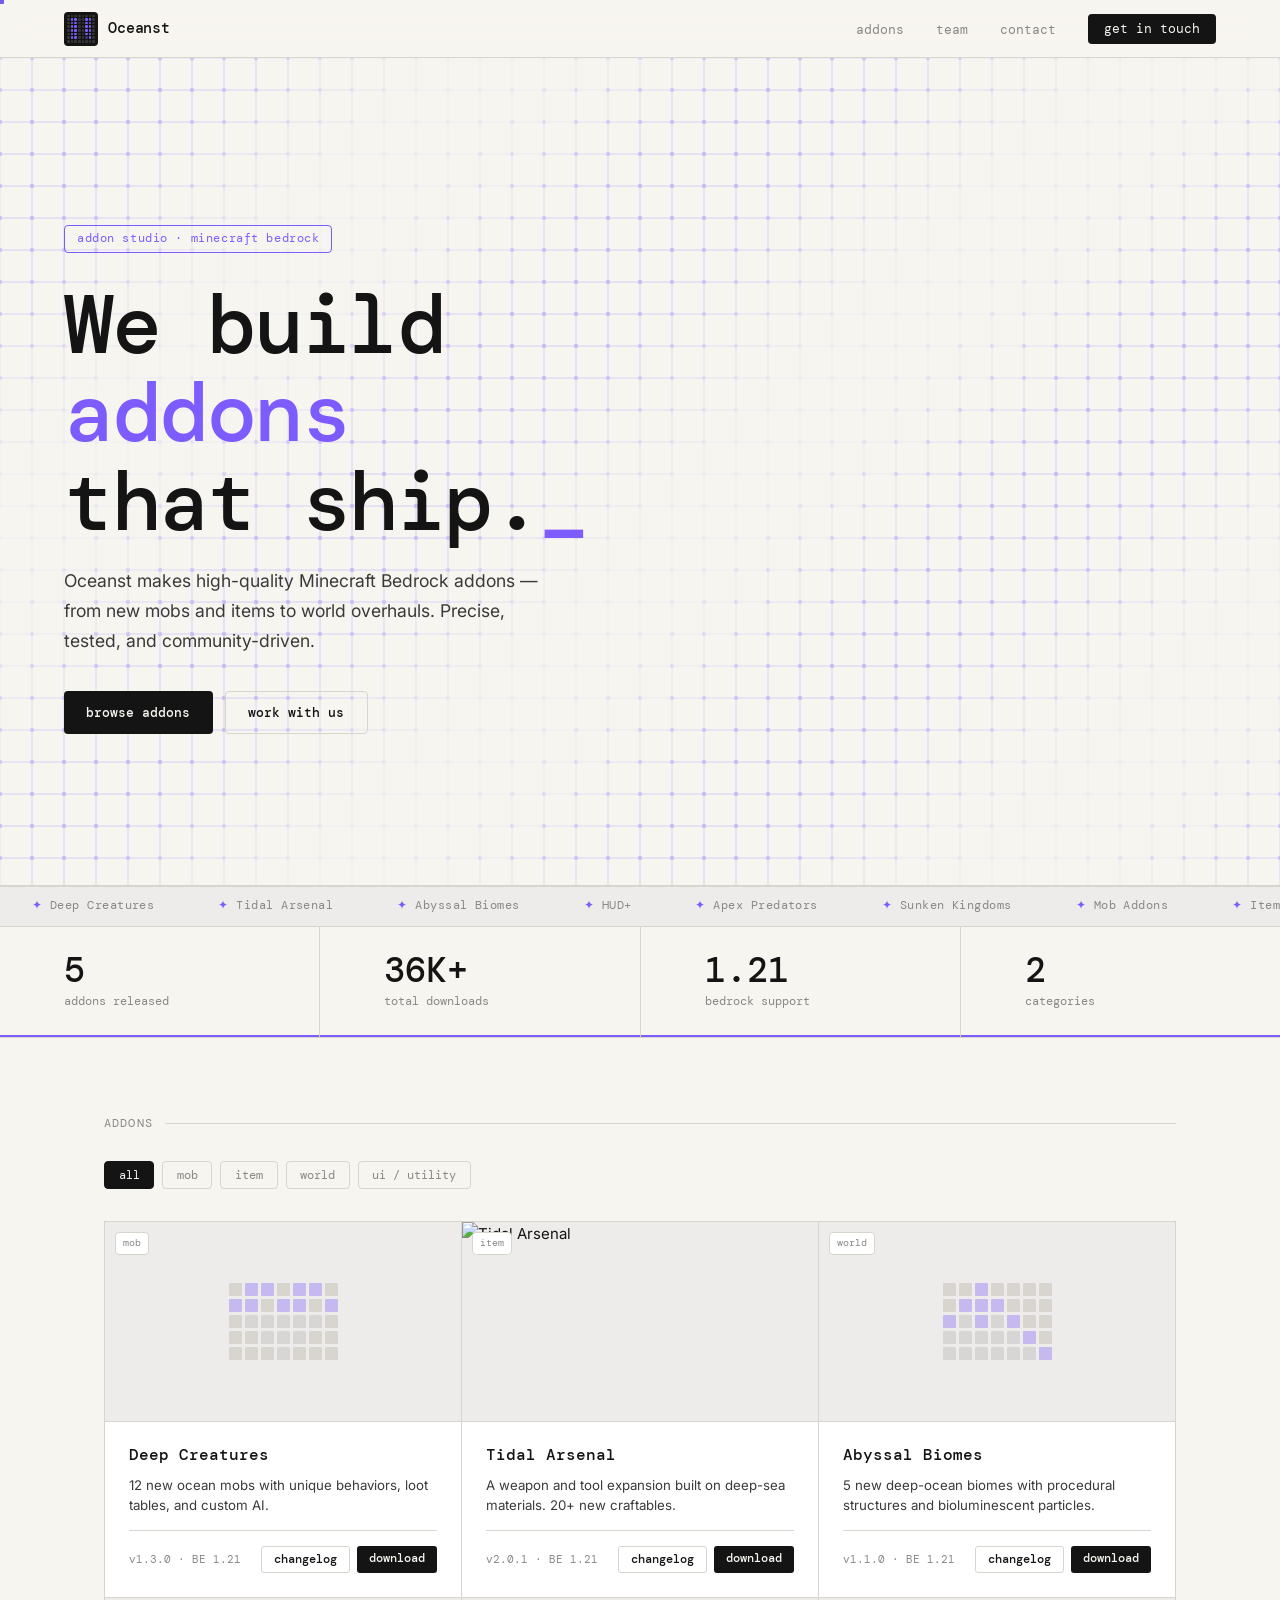
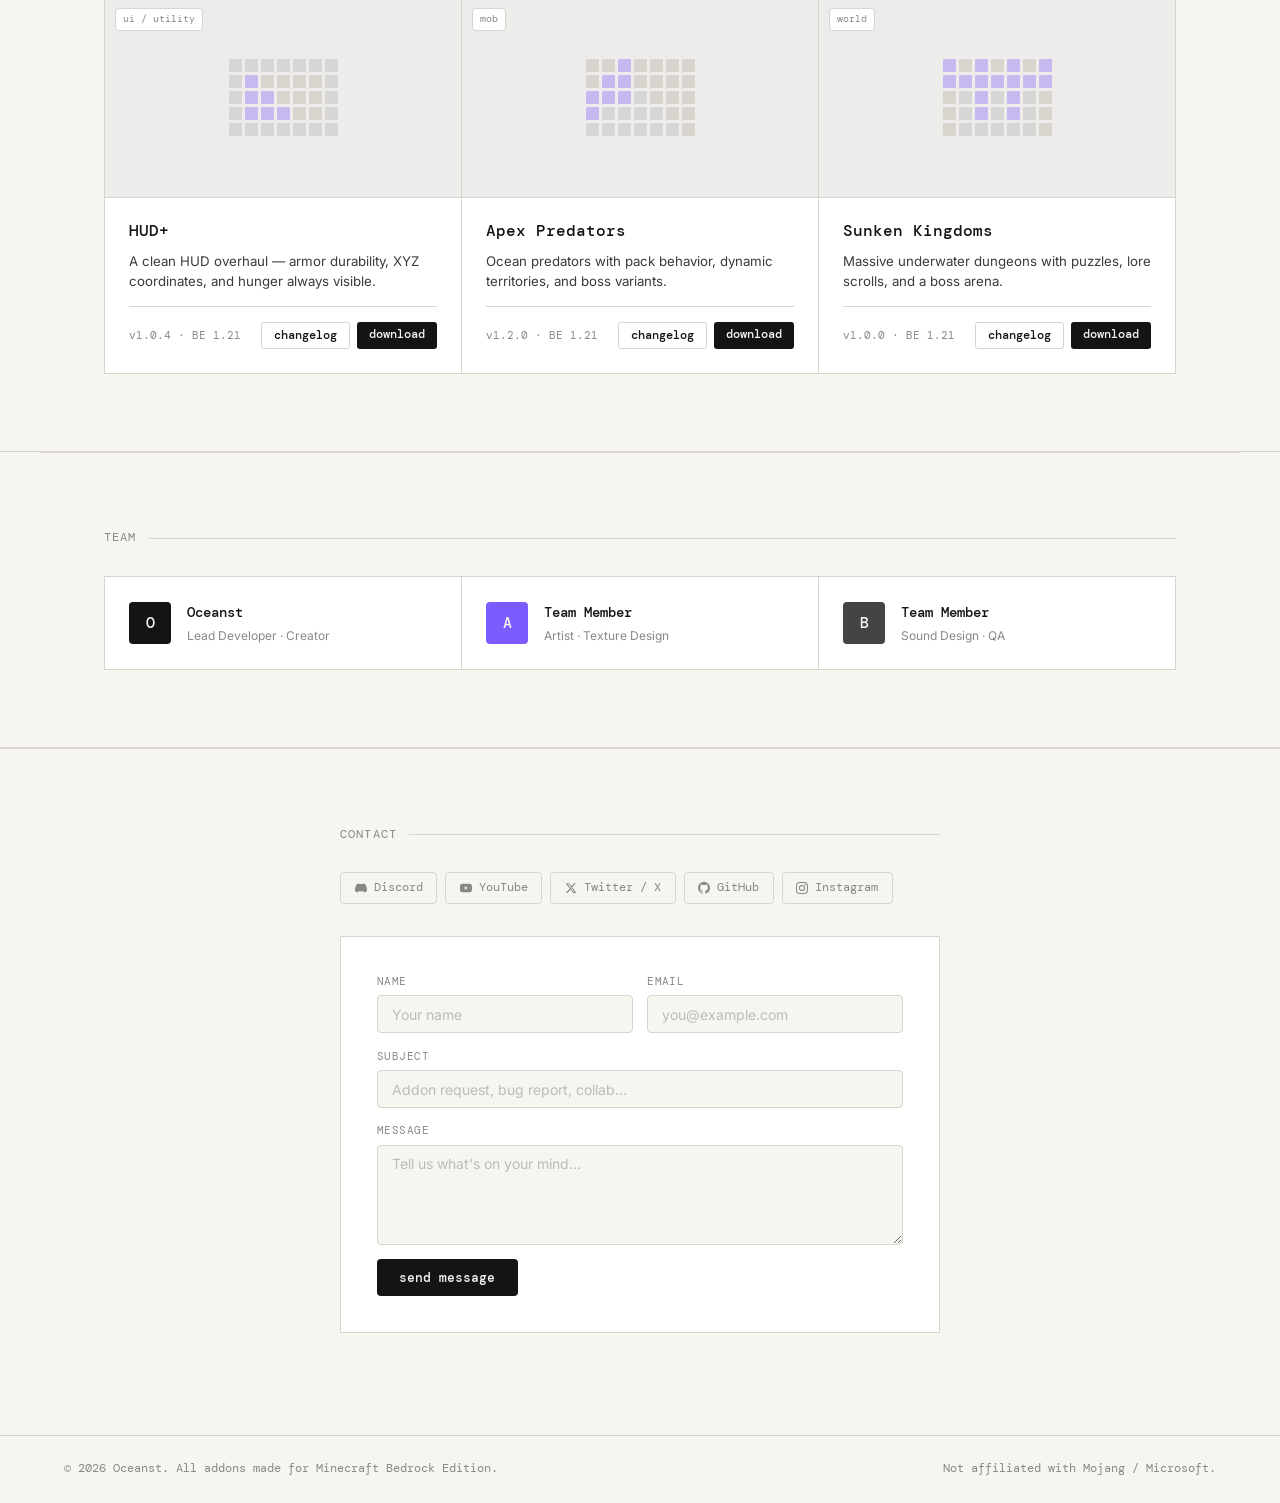
==== index.html @ be1ffdee "Add files via upload" ====
<!DOCTYPE html>
<html lang="en">
<head>
  <meta charset="UTF-8"/>
  <meta name="viewport" content="width=device-width, initial-scale=1.0"/>
  <title>Oceanst — Addon Studio</title>
  <link href="https://fonts.googleapis.com/css2?family=DM+Mono:ital,wght@0,400;0,500;1,400&family=Inter:wght@400;500;600&display=swap" rel="stylesheet"/>
  <link rel="stylesheet" href="style.css"/>
</head>
<body>

<!-- CURSOR -->
<div id="cursor"></div>

<!-- NAV -->
<nav>
  <a class="nav-logo" href="#" id="navLogo">
    <div class="logo-px" id="logoPx">
      <!-- 5x5 pixel O shape, filled programmatically -->
    </div>
    <span class="logo-name">Oceanst</span>
  </a>
  <ul class="nav-links">
    <li><a href="#addons">addons</a></li>
    <li><a href="#team">team</a></li>
    <li><a href="#contact">contact</a></li>
    <li><a href="#contact" class="nav-cta">get in touch</a></li>
  </ul>
</nav>

<!-- HERO -->
<section class="hero">
  <div class="hero-bg"><canvas id="heroCanvas"></canvas></div>
  <div class="hero-inner">
    <div class="hero-tag fade-in">addon studio · minecraft bedrock</div>
    <h1 class="fade-in">We build<br/><span class="acc">addons</span><br/>that ship.</h1>
    <p class="fade-in">Oceanst makes high-quality Minecraft Bedrock addons — from new mobs and items to world overhauls. Precise, tested, and community-driven.</p>
    <div class="hero-actions fade-in">
      <a href="#addons" class="btn btn-primary">browse addons</a>
      <a href="#contact" class="btn btn-ghost">work with us</a>
    </div>
  </div>
</section>

<!-- MARQUEE -->
<div class="marquee-wrap">
  <div class="marquee-track" id="mqTrack"></div>
</div>

<!-- STATS -->
<div class="stats-row">
  <div class="stat-cell reveal">
    <div class="stat-n" data-count="8">0</div>
    <div class="stat-l">addons released</div>
  </div>
  <div class="stat-cell reveal">
    <div class="stat-n" data-count="50" data-suffix="K+">0</div>
    <div class="stat-l">total downloads</div>
  </div>
  <div class="stat-cell reveal">
    <div class="stat-n">1.21</div>
    <div class="stat-l">bedrock support</div>
  </div>
  <div class="stat-cell reveal">
    <div class="stat-n" data-count="4">0</div>
    <div class="stat-l">categories</div>
  </div>
</div>

<!-- ADDONS -->
<div class="addons-wrap" id="addons">
  <div class="section-label reveal">addons</div>

  <div class="filter-bar reveal" id="filterBar">
    <!-- diisi otomatis oleh renderPills() di script.js -->
  </div>

  <div class="addon-grid" id="grid">
    <!-- diisi otomatis oleh renderCards() di script.js, dari data di addons-data.js -->
  </div>
</div>

<hr class="divider"/>

<!-- TEAM -->
<div class="team-wrap" id="team">
  <div class="section-label reveal">team</div>
  <div class="team-grid">
    <div class="team-card reveal">
      <div class="team-av">O</div>
      <div>
        <div class="team-name">Oceanst</div>
        <div class="team-role">Lead Developer · Creator</div>
      </div>
    </div>
    <div class="team-card reveal">
      <div class="team-av" style="background:var(--violet)">A</div>
      <div>
        <div class="team-name">Team Member</div>
        <div class="team-role">Artist · Texture Design</div>
      </div>
    </div>
    <div class="team-card reveal">
      <div class="team-av" style="background:#444">B</div>
      <div>
        <div class="team-name">Team Member</div>
        <div class="team-role">Sound Design · QA</div>
      </div>
    </div>
  </div>
</div>

<hr class="divider"/>

<!-- CONTACT -->
<div class="contact-wrap" id="contact">
  <div class="contact-inner">
    <div class="section-label reveal">contact</div>

    <div class="socials reveal">
      <a href="#" class="social-link">
        <svg width="12" height="12" viewBox="0 0 24 24" fill="currentColor"><path d="M20.317 4.37a19.791 19.791 0 0 0-4.885-1.515.074.074 0 0 0-.079.037c-.21.375-.444.864-.608 1.25a18.27 18.27 0 0 0-5.487 0 12.64 12.64 0 0 0-.617-1.25.077.077 0 0 0-.079-.037A19.736 19.736 0 0 0 3.677 4.37a.07.07 0 0 0-.032.027C.533 9.046-.32 13.58.099 18.057c.002.022.015.043.032.054a19.9 19.9 0 0 0 5.993 3.03.078.078 0 0 0 .084-.028c.462-.63.874-1.295 1.226-1.994a.076.076 0 0 0-.041-.106 13.107 13.107 0 0 1-1.872-.892.077.077 0 0 1-.008-.128 10.2 10.2 0 0 0 .372-.292.074.074 0 0 1 .077-.01c3.928 1.793 8.18 1.793 12.062 0a.074.074 0 0 1 .078.01c.12.098.246.198.373.292a.077.077 0 0 1-.006.127 12.299 12.299 0 0 1-1.873.892.077.077 0 0 0-.041.107c.36.698.772 1.362 1.225 1.993a.076.076 0 0 0 .084.028 19.839 19.839 0 0 0 6.002-3.03.077.077 0 0 0 .032-.054c.5-5.177-.838-9.674-3.549-13.66a.061.061 0 0 0-.031-.03z"/></svg>
        Discord
      </a>
      <a href="#" class="social-link">
        <svg width="12" height="12" viewBox="0 0 24 24" fill="currentColor"><path d="M23.498 6.186a3.016 3.016 0 0 0-2.122-2.136C19.505 3.545 12 3.545 12 3.545s-7.505 0-9.377.505A3.017 3.017 0 0 0 .502 6.186C0 8.07 0 12 0 12s0 3.93.502 5.814a3.016 3.016 0 0 0 2.122 2.136c1.871.505 9.376.505 9.376.505s7.505 0 9.377-.505a3.015 3.015 0 0 0 2.122-2.136C24 15.93 24 12 24 12s0-3.93-.502-5.814zM9.545 15.568V8.432L15.818 12l-6.273 3.568z"/></svg>
        YouTube
      </a>
      <a href="#" class="social-link">
        <svg width="12" height="12" viewBox="0 0 24 24" fill="currentColor"><path d="M18.244 2.25h3.308l-7.227 8.26 8.502 11.24H16.17l-5.214-6.817L4.99 21.75H1.68l7.73-8.835L1.254 2.25H8.08l4.713 6.231zm-1.161 17.52h1.833L7.084 4.126H5.117z"/></svg>
        Twitter / X
      </a>
      <a href="#" class="social-link">
        <svg width="12" height="12" viewBox="0 0 24 24" fill="currentColor"><path d="M12 0C5.374 0 0 5.373 0 12c0 5.302 3.438 9.8 8.207 11.387.599.111.793-.261.793-.577v-2.234c-3.338.726-4.033-1.416-4.033-1.416-.546-1.387-1.333-1.756-1.333-1.756-1.089-.745.083-.729.083-.729 1.205.084 1.839 1.237 1.839 1.237 1.07 1.834 2.807 1.304 3.492.997.107-.775.418-1.305.762-1.604-2.665-.305-5.467-1.334-5.467-5.931 0-1.311.469-2.381 1.236-3.221-.124-.303-.535-1.524.117-3.176 0 0 1.008-.322 3.301 1.23A11.509 11.509 0 0 1 12 5.803c1.02.005 2.047.138 3.006.404 2.291-1.552 3.297-1.23 3.297-1.23.653 1.653.242 2.874.118 3.176.77.84 1.235 1.911 1.235 3.221 0 4.609-2.807 5.624-5.479 5.921.43.372.823 1.102.823 2.222v3.293c0 .319.192.694.801.576C20.566 21.797 24 17.3 24 12c0-6.627-5.373-12-12-12z"/></svg>
        GitHub
      </a>
      <a href="#" class="social-link">
        <svg width="12" height="12" viewBox="0 0 24 24" fill="currentColor"><path d="M12 2.163c3.204 0 3.584.012 4.85.07 3.252.148 4.771 1.691 4.919 4.919.058 1.265.069 1.645.069 4.849 0 3.205-.012 3.584-.069 4.849-.149 3.225-1.664 4.771-4.919 4.919-1.266.058-1.644.07-4.85.07-3.204 0-3.584-.012-4.849-.07-3.26-.149-4.771-1.699-4.919-4.92-.058-1.265-.07-1.644-.07-4.849 0-3.204.013-3.583.07-4.849.149-3.227 1.664-4.771 4.919-4.919 1.266-.057 1.645-.069 4.849-.069zM12 0C8.741 0 8.333.014 7.053.072 2.695.272.273 2.69.073 7.052.014 8.333 0 8.741 0 12c0 3.259.014 3.668.072 4.948.2 4.358 2.618 6.78 6.98 6.98C8.333 23.986 8.741 24 12 24c3.259 0 3.668-.014 4.948-.072 4.354-.2 6.782-2.618 6.979-6.98.059-1.28.073-1.689.073-4.948 0-3.259-.014-3.667-.072-4.947-.196-4.354-2.617-6.78-6.979-6.98C15.668.014 15.259 0 12 0zm0 5.838a6.162 6.162 0 1 0 0 12.324 6.162 6.162 0 0 0 0-12.324zM12 16a4 4 0 1 1 0-8 4 4 0 0 1 0 8zm6.406-11.845a1.44 1.44 0 1 0 0 2.881 1.44 1.44 0 0 0 0-2.881z"/></svg>
        Instagram
      </a>
    </div>

    <div class="contact-form reveal">
      <div class="form-row">
        <div class="field">
          <label>Name</label>
          <input type="text" placeholder="Your name"/>
        </div>
        <div class="field">
          <label>Email</label>
          <input type="email" placeholder="you@example.com"/>
        </div>
      </div>
      <div class="field">
        <label>Subject</label>
        <input type="text" placeholder="Addon request, bug report, collab..."/>
      </div>
      <div class="field">
        <label>Message</label>
        <textarea placeholder="Tell us what's on your mind..."></textarea>
      </div>
      <button class="btn btn-primary" style="align-self:flex-start;">send message</button>
    </div>
  </div>
</div>

<!-- FOOTER -->
<footer>
  <p>© 2026 Oceanst. All addons made for Minecraft Bedrock Edition.</p>
  <a href="#">Not affiliated with Mojang / Microsoft.</a>
</footer>

<!-- MODAL -->
<div class="modal-overlay" id="modal" onclick="closeOut(event)">
  <div class="modal">
    <div class="modal-head">
      <div class="modal-title" id="mTitle"></div>
      <button class="modal-x" onclick="closeModal()">✕</button>
    </div>
    <div id="mBody"></div>
  </div>
</div>

<script src="addons-data.js"></script>
<script src="script.js"></script>
</body>
</html>
---- style.css ----
*, *::before, *::after { box-sizing: border-box; margin: 0; padding: 0; }

    :root {
      --bg:      #F7F5F0;
      --bg2:     #EEECEA;
      --bg3:     #E5E2DC;
      --ink:     #141414;
      --ink2:    #3A3A3A;
      --muted:   #888;
      --muted2:  #BBB;
      --violet:  #7C5CFC;
      --vlight:  rgba(124,92,252,0.08);
      --white:   #FFFFFF;
      --border:  #D8D5CF;
      --r:       4px;
      --mono:    'DM Mono', monospace;
      --sans:    'Inter', sans-serif;
    }

    @media (prefers-reduced-motion: reduce) {
      *, *::before, *::after { animation-duration: .01ms !important; transition-duration: .01ms !important; }
    }

    html { scroll-behavior: smooth; }

    body {
      background: var(--bg);
      color: var(--ink);
      font-family: var(--sans);
      font-size: 15px;
      line-height: 1.6;
      overflow-x: hidden;
      cursor: none;
    }

    /* ─────────────────────────────
       CUSTOM CURSOR
    ───────────────────────────── */
    #cursor {
      position: fixed;
      width: 8px; height: 8px;
      background: var(--violet);
      border-radius: 1px;
      pointer-events: none;
      z-index: 9999;
      transform: translate(-50%, -50%);
      transition: transform .08s, width .2s, height .2s, background .2s;
      mix-blend-mode: multiply;
    }

    #cursor.hover {
      width: 32px; height: 32px;
      background: var(--violet);
      opacity: 0.25;
      border-radius: 2px;
    }

    @media (hover: none) { #cursor { display: none; } body { cursor: auto; } }

    /* ─────────────────────────────
       ANIMATED PIXEL GRID HERO BG
    ───────────────────────────── */
    .hero-bg {
      position: absolute;
      inset: 0;
      overflow: hidden;
    }

    .hero-bg canvas {
      position: absolute;
      inset: 0;
      width: 100%; height: 100%;
      opacity: 0.55;
    }

    /* ─────────────────────────────
       PAGE LOAD FADE
    ───────────────────────────── */
    .fade-in {
      opacity: 0;
      transform: translateY(16px);
      animation: fadeUp .6s ease forwards;
    }

    @keyframes fadeUp {
      to { opacity: 1; transform: translateY(0); }
    }

    .fade-in:nth-child(1) { animation-delay: .05s; }
    .fade-in:nth-child(2) { animation-delay: .15s; }
    .fade-in:nth-child(3) { animation-delay: .25s; }
    .fade-in:nth-child(4) { animation-delay: .35s; }

    /* scroll reveal */
    .reveal {
      opacity: 0;
      transform: translateY(24px);
      transition: opacity .55s ease, transform .55s ease;
    }
    .reveal.visible {
      opacity: 1;
      transform: translateY(0);
    }

    /* ─────────────────────────────
       NAV
    ───────────────────────────── */
    nav {
      position: sticky;
      top: 0; z-index: 100;
      background: rgba(247,245,240,0.88);
      backdrop-filter: blur(14px);
      border-bottom: 1px solid var(--border);
      display: flex;
      align-items: center;
      justify-content: space-between;
      padding: 0 clamp(1.25rem,5vw,4rem);
      height: 58px;
    }

    .nav-logo {
      display: flex; align-items: center; gap: 10px;
      text-decoration: none; color: var(--ink);
    }

    /* animated pixel logomark */
    .logo-px {
      width: 34px; height: 34px;
      display: grid;
      grid-template-columns: repeat(8,1fr);
      grid-template-rows: repeat(8,1fr);
      gap: 1px;
      padding: 3px;
      background: var(--ink);
      border-radius: var(--r);
      flex-shrink: 0;
    }

    .logo-px span {
      border-radius: 1px;
      background: rgba(247,245,240,0.15);
      transition: background .3s;
    }

    .logo-px span.on { background: var(--violet); }

    .logo-name {
      font-family: var(--mono);
      font-weight: 500;
      font-size: 0.95rem;
      letter-spacing: -0.01em;
    }

    .nav-links {
      display: flex; gap: 2rem;
      list-style: none; align-items: center;
    }

    .nav-links a {
      color: var(--muted);
      text-decoration: none;
      font-size: 0.82rem;
      font-family: var(--mono);
      transition: color .15s;
    }

    .nav-links a:hover { color: var(--ink); }

    .nav-cta {
      background: var(--ink) !important;
      color: var(--bg) !important;
      padding: .4rem 1rem !important;
      border-radius: var(--r) !important;
      transition: background .15s !important;
    }

    .nav-cta:hover { background: var(--violet) !important; color: #fff !important; }

    @media (max-width: 600px) { .nav-links { display: none; } }

    /* ─────────────────────────────
       HERO
    ───────────────────────────── */
    .hero {
      position: relative;
      overflow: hidden;
      min-height: 92vh;
      display: flex;
      align-items: center;
      border-bottom: 1px solid var(--border);
      padding: 6rem clamp(1.25rem,5vw,4rem) 5rem;
    }

    .hero-inner {
      position: relative; z-index: 1;
      max-width: 740px;
    }

    .hero-tag {
      display: inline-block;
      font-family: var(--mono);
      font-size: 0.72rem;
      color: var(--violet);
      border: 1px solid var(--violet);
      padding: .25rem .75rem;
      border-radius: var(--r);
      letter-spacing: .05em;
      margin-bottom: 1.75rem;
    }

    .hero h1 {
      font-family: var(--mono);
      font-size: clamp(2.6rem,7vw,5.2rem);
      font-weight: 500;
      line-height: 1.06;
      letter-spacing: -0.03em;
      margin-bottom: 1.25rem;
    }

    /* blinking cursor after h1 */
    .hero h1::after {
      content: '_';
      color: var(--violet);
      animation: blink 1.1s step-end infinite;
    }

    @keyframes blink { 0%,100%{opacity:1} 50%{opacity:0} }

    .hero h1 .acc { color: var(--violet); }

    .hero p {
      font-size: clamp(.95rem,2vw,1.1rem);
      color: var(--ink2);
      max-width: 480px;
      margin-bottom: 2.25rem;
      line-height: 1.7;
    }

    .hero-actions {
      display: flex; gap: .75rem; flex-wrap: wrap;
    }

    .btn {
      display: inline-flex; align-items: center; gap: 6px;
      padding: .62rem 1.4rem;
      border-radius: var(--r);
      font-family: var(--mono);
      font-size: .82rem; font-weight: 500;
      text-decoration: none; cursor: pointer; border: none;
      transition: all .15s;
    }

    .btn-primary { background: var(--ink); color: var(--bg); }
    .btn-primary:hover { background: var(--violet); }

    .btn-ghost {
      background: transparent; color: var(--ink);
      border: 1px solid var(--border);
    }
    .btn-ghost:hover { border-color: var(--ink); }

    /* ─────────────────────────────
       STATS ROW
    ───────────────────────────── */
    .stats-row {
      display: flex; flex-wrap: wrap;
      border-bottom: 1px solid var(--border);
    }

    .stat-cell {
      flex: 1; min-width: 110px;
      padding: 1.6rem clamp(1.25rem,5vw,4rem);
      border-right: 1px solid var(--border);
      position: relative;
      overflow: hidden;
    }

    .stat-cell::after {
      content:'';
      position: absolute;
      bottom: 0; left: 0; right: 0;
      height: 2px;
      background: var(--violet);
      transform: scaleX(0);
      transform-origin: left;
      transition: transform .4s ease;
    }

    .stat-cell.visible::after { transform: scaleX(1); }
    .stat-cell:last-child { border-right: none; }

    .stat-n {
      font-family: var(--mono);
      font-size: clamp(1.6rem,4vw,2.2rem);
      font-weight: 500; color: var(--ink);
      line-height: 1; margin-bottom: 4px;
    }

    .stat-l { font-size: .75rem; color: var(--muted); font-family: var(--mono); }

    /* ─────────────────────────────
       ADDONS SECTION
    ───────────────────────────── */
    .addons-wrap {
      max-width: 1200px;
      margin: 0 auto;
      padding: clamp(3rem,6vw,5.5rem) clamp(1.25rem,5vw,4rem);
    }

    .section-label {
      font-family: var(--mono);
      font-size: .72rem; color: var(--muted);
      letter-spacing: .1em; text-transform: uppercase;
      margin-bottom: 1.75rem;
      display: flex; align-items: center; gap: .75rem;
    }

    .section-label::after {
      content:''; flex: 1; height: 1px;
      background: var(--border);
    }

    /* ─────────────────────────────
       FILTER PILLS
    ───────────────────────────── */
    .filter-bar {
      display: flex; gap: .5rem;
      flex-wrap: wrap; margin-bottom: 2rem;
    }

    .pill {
      font-family: var(--mono);
      font-size: .75rem;
      padding: .32rem .85rem;
      border-radius: var(--r);
      border: 1px solid var(--border);
      background: transparent;
      color: var(--muted);
      cursor: pointer;
      transition: all .18s;
    }

    .pill:hover { border-color: var(--ink); color: var(--ink); }

    .pill.active {
      background: var(--ink);
      border-color: var(--ink);
      color: var(--bg);
    }

    /* ─────────────────────────────
       ADDON GRID + CARDS
    ───────────────────────────── */
    .addon-grid {
      display: grid;
      grid-template-columns: repeat(auto-fill, minmax(300px,1fr));
      gap: 1px;
      background: var(--border);
      border: 1px solid var(--border);
    }

    .addon-card {
      background: var(--white);
      display: flex; flex-direction: column;
      position: relative;
      overflow: hidden;
      transition: background .15s;
    }

    .addon-card[data-hidden="true"] { display: none; }

    /* card stagger on appear */
    .addon-card { opacity: 0; transform: translateY(20px); }
    .addon-card.card-visible {
      animation: cardIn .45s ease forwards;
    }

    @keyframes cardIn {
      to { opacity: 1; transform: translateY(0); }
    }

    /* violet accent bar top */
    .addon-card::before {
      content: '';
      position: absolute; top: 0; left: 0; right: 0;
      height: 2px;
      background: var(--violet);
      transform: scaleX(0);
      transform-origin: left;
      transition: transform .3s ease;
      z-index: 2;
    }

    .addon-card:hover::before { transform: scaleX(1); }

    /* THUMBNAIL */
    .card-thumb {
      width: 100%; aspect-ratio: 16/9;
      background: var(--bg2);
      position: relative;
      overflow: hidden;
      border-bottom: 1px solid var(--border);
      display: flex; align-items: center; justify-content: center;
    }
    .card-thumb-img {
      width: 100%; height: 100%;
      object-fit: cover;
    }

    /* animated pixel art placeholder */
    .px-art {
      display: grid;
      gap: 3px;
    }

    .px-art .row { display: flex; gap: 3px; }

    .px-art .c {
      width: 13px; height: 13px;
      border-radius: 1px;
      background: var(--border);
      transition: background .4s;
    }

    .px-art .c.v { background: rgba(124,92,252,0.35); }
    .px-art .c.d { background: rgba(20,20,20,0.1); }
    .px-art .c.h { background: rgba(124,92,252,0.7); }

    .addon-card:hover .px-art .c.v {
      background: rgba(124,92,252,0.65);
    }

    .card-cat-tag {
      position: absolute; top: 10px; left: 10px;
      font-family: var(--mono);
      font-size: .65rem;
      padding: 2px 7px;
      border-radius: var(--r);
      background: var(--white);
      border: 1px solid var(--border);
      color: var(--muted);
    }

    /* BODY */
    .card-body {
      padding: 1.25rem 1.5rem 1.5rem;
      display: flex; flex-direction: column; flex: 1;
    }

    .card-title {
      font-family: var(--mono);
      font-size: .98rem; font-weight: 500;
      margin-bottom: .45rem;
      color: var(--ink);
    }

    .card-desc {
      font-size: .83rem; color: var(--ink2);
      margin-bottom: .9rem; line-height: 1.55;
    }

    /* FEATURES — hidden by default, slide-up on hover */
    .card-features-wrap {
      overflow: hidden;
      max-height: 0;
      transition: max-height .35s ease, opacity .35s ease;
      opacity: 0;
    }

    .addon-card:hover .card-features-wrap {
      max-height: 120px;
      opacity: 1;
    }

    .card-features {
      list-style: none;
      display: flex; flex-direction: column; gap: 3px;
      margin-bottom: .9rem;
    }

    .card-features li {
      font-size: .76rem; color: var(--muted);
      display: flex; align-items: flex-start; gap: 7px;
    }

    .card-features li::before {
      content: '▪'; color: var(--violet);
      flex-shrink: 0; font-size: .58rem; margin-top: 3px;
    }

    .card-footer {
      display: flex; align-items: center;
      justify-content: space-between;
      border-top: 1px solid var(--border);
      padding-top: .9rem; margin-top: auto; gap: .5rem;
    }

    .card-ver { font-family: var(--mono); font-size: .68rem; color: var(--muted); }

    .card-btns { display: flex; gap: .45rem; }

    .btn-sm { padding: .28rem .75rem; font-size: .72rem; border-radius: 3px; }

    /* ─────────────────────────────
       TEAM
    ───────────────────────────── */
    .team-wrap {
      border-top: 1px solid var(--border);
      max-width: 1200px;
      margin: 0 auto;
      padding: clamp(3rem,6vw,5.5rem) clamp(1.25rem,5vw,4rem);
    }

    .team-grid {
      display: flex; flex-wrap: wrap;
      gap: 1px; background: var(--border);
      border: 1px solid var(--border);
      margin-top: 1.75rem;
    }

    .team-card {
      background: var(--white);
      padding: 1.5rem;
      display: flex; align-items: center; gap: 1rem;
      flex: 1; min-width: 220px;
      transition: background .15s;
      position: relative; overflow: hidden;
    }

    .team-card::after {
      content: '';
      position: absolute; bottom: 0; left: 0; right: 0;
      height: 2px; background: var(--violet);
      transform: scaleX(0); transform-origin: left;
      transition: transform .3s ease;
    }

    .team-card:hover::after { transform: scaleX(1); }
    .team-card:hover { background: var(--bg); }

    .team-av {
      width: 42px; height: 42px;
      background: var(--ink);
      border-radius: var(--r);
      display: flex; align-items: center; justify-content: center;
      font-family: var(--mono); font-size: .95rem; font-weight: 500;
      color: var(--bg); flex-shrink: 0;
    }

    .team-name { font-family: var(--mono); font-size: .9rem; font-weight: 500; }
    .team-role { font-size: .75rem; color: var(--muted); margin-top: 2px; }

    /* ─────────────────────────────
       CONTACT
    ───────────────────────────── */
    .contact-wrap {
      border-top: 1px solid var(--border);
      padding: clamp(3rem,6vw,5.5rem) clamp(1.25rem,5vw,4rem) clamp(4rem,8vw,8rem);
    }

    .contact-inner { max-width: 600px; margin: 0 auto; }

    .socials {
      display: flex; flex-wrap: wrap; gap: .5rem;
      margin: 1.75rem 0 2rem;
    }

    .social-link {
      display: inline-flex; align-items: center; gap: 7px;
      font-family: var(--mono); font-size: .75rem;
      color: var(--muted); text-decoration: none;
      border: 1px solid var(--border);
      padding: .32rem .85rem; border-radius: var(--r);
      transition: all .15s;
    }

    .social-link:hover { color: var(--ink); border-color: var(--ink); }

    .contact-form {
      display: flex; flex-direction: column; gap: .9rem;
      border: 1px solid var(--border);
      padding: clamp(1.5rem,4vw,2.25rem);
      background: var(--white);
    }

    .form-row {
      display: grid; grid-template-columns: 1fr 1fr; gap: .9rem;
    }

    @media (max-width:480px) { .form-row { grid-template-columns: 1fr; } }

    .field { display: flex; flex-direction: column; gap: 5px; }

    .field label {
      font-family: var(--mono); font-size: .68rem;
      color: var(--muted); letter-spacing: .04em; text-transform: uppercase;
    }

    .field input, .field textarea {
      background: var(--bg);
      border: 1px solid var(--border);
      border-radius: var(--r);
      color: var(--ink);
      font-family: var(--sans); font-size: .875rem;
      padding: .6rem .875rem;
      outline: none;
      transition: border-color .15s;
    }

    .field input:focus, .field textarea:focus { border-color: var(--violet); }
    .field textarea { resize: vertical; min-height: 100px; }

    .field input::placeholder, .field textarea::placeholder { color: var(--muted2); }

    /* ─────────────────────────────
       MODAL
    ───────────────────────────── */
    .modal-overlay {
      display: none; position: fixed; inset: 0;
      background: rgba(20,20,20,.45);
      backdrop-filter: blur(4px);
      z-index: 200;
      align-items: center; justify-content: center;
      padding: 1.5rem;
    }

    .modal-overlay.open { display: flex; }

    .modal {
      background: var(--white);
      border: 1px solid var(--border);
      border-radius: var(--r);
      padding: 2rem;
      max-width: 460px; width: 100%;
      max-height: 80vh; overflow-y: auto;
      animation: modalIn .25s ease;
    }

    @keyframes modalIn {
      from { opacity: 0; transform: scale(.97) translateY(8px); }
      to   { opacity: 1; transform: scale(1)   translateY(0); }
    }

    .modal-head {
      display: flex; align-items: center;
      justify-content: space-between;
      margin-bottom: 1.25rem;
      padding-bottom: .875rem;
      border-bottom: 1px solid var(--border);
    }

    .modal-title { font-family: var(--mono); font-size: .9rem; font-weight: 500; }

    .modal-x {
      background: none; border: none;
      font-size: 1.1rem; color: var(--muted);
      cursor: pointer; line-height: 1;
    }

    .modal-x:hover { color: var(--ink); }

    .cl-entry { margin-bottom: 1.1rem; }

    .cl-ver {
      font-family: var(--mono); font-size: .75rem;
      color: var(--violet); margin-bottom: .35rem;
    }

    .cl-entry ul { list-style: none; display: flex; flex-direction: column; gap: 3px; }

    .cl-entry li {
      font-size: .82rem; color: var(--ink2);
      padding-left: 1rem; position: relative;
    }

    .cl-entry li::before { content: '–'; position: absolute; left: 0; color: var(--muted); }

    /* ─────────────────────────────
       FOOTER
    ───────────────────────────── */
    footer {
      border-top: 1px solid var(--border);
      padding: 1.5rem clamp(1.25rem,5vw,4rem);
      display: flex; align-items: center;
      justify-content: space-between;
      flex-wrap: wrap; gap: .75rem;
    }

    footer p, footer a {
      font-family: var(--mono); font-size: .72rem;
      color: var(--muted); text-decoration: none;
    }

    footer a:hover { color: var(--ink); }

    /* ─────────────────────────────
       MARQUEE
    ───────────────────────────── */
    .marquee-wrap {
      border-top: 1px solid var(--border);
      border-bottom: 1px solid var(--border);
      overflow: hidden;
      display: flex;
      background: var(--bg2);
      padding: .65rem 0;
    }

    .marquee-track {
      display: flex;
      gap: 0;
      animation: marquee 22s linear infinite;
      white-space: nowrap;
    }

    .marquee-track span {
      font-family: var(--mono);
      font-size: .72rem;
      color: var(--muted);
      padding: 0 2rem;
      letter-spacing: .04em;
    }

    .marquee-track span b { color: var(--violet); font-weight: 400; }

    @keyframes marquee {
      from { transform: translateX(0); }
      to   { transform: translateX(-50%); }
    }

    /* ─────────────────────────────
       MISC
    ───────────────────────────── */
    .divider { border: none; border-top: 1px solid var(--border); }

    /* ─────────────────────────────
       ADDON DETAIL PAGE (addon.html)
    ───────────────────────────── */
    .detail-wrap {
      max-width: 780px;
      margin: 0 auto;
      padding: 6rem 1.5rem 5rem;
    }
    .detail-back {
      display: inline-flex; align-items: center; gap: .4rem;
      font-family: var(--mono); font-size: .8rem; color: var(--muted);
      text-decoration: none; margin-bottom: 2rem;
    }
    .detail-back:hover { color: var(--violet); }
    .detail-head { display: flex; gap: 1.5rem; align-items: flex-start; margin-bottom: 1.5rem; }
    .detail-thumb {
      background: var(--ink); border-radius: var(--r);
      padding: 14px; flex-shrink: 0;
      width: 96px; height: 96px;
      display: flex; align-items: center; justify-content: center;
      overflow: hidden;
    }
    .detail-thumb-img {
      width: 100%; height: 100%;
      object-fit: cover;
      border-radius: calc(var(--r) - 4px);
    }
    .detail-thumb .px-art .c { width: 8px; height: 8px; }
    .detail-thumb .px-art .row { gap: 4px; }
    .detail-thumb .px-art { display: flex; flex-direction: column; gap: 4px; }
    .detail-title { font-size: 1.8rem; margin-bottom: .3rem; }
    .detail-meta { font-family: var(--mono); font-size: .78rem; color: var(--muted); }
    .detail-desc { font-size: 1rem; line-height: 1.7; color: var(--ink2); margin: 1.5rem 0; }
    .detail-section-title {
      font-family: var(--mono); font-size: .75rem; text-transform: uppercase;
      letter-spacing: .08em; color: var(--muted); margin: 2.2rem 0 .8rem;
    }
    .detail-actions { display: flex; gap: .7rem; margin-top: 1.8rem; }
    .detail-not-found { text-align: center; padding: 6rem 1.5rem; color: var(--muted); }
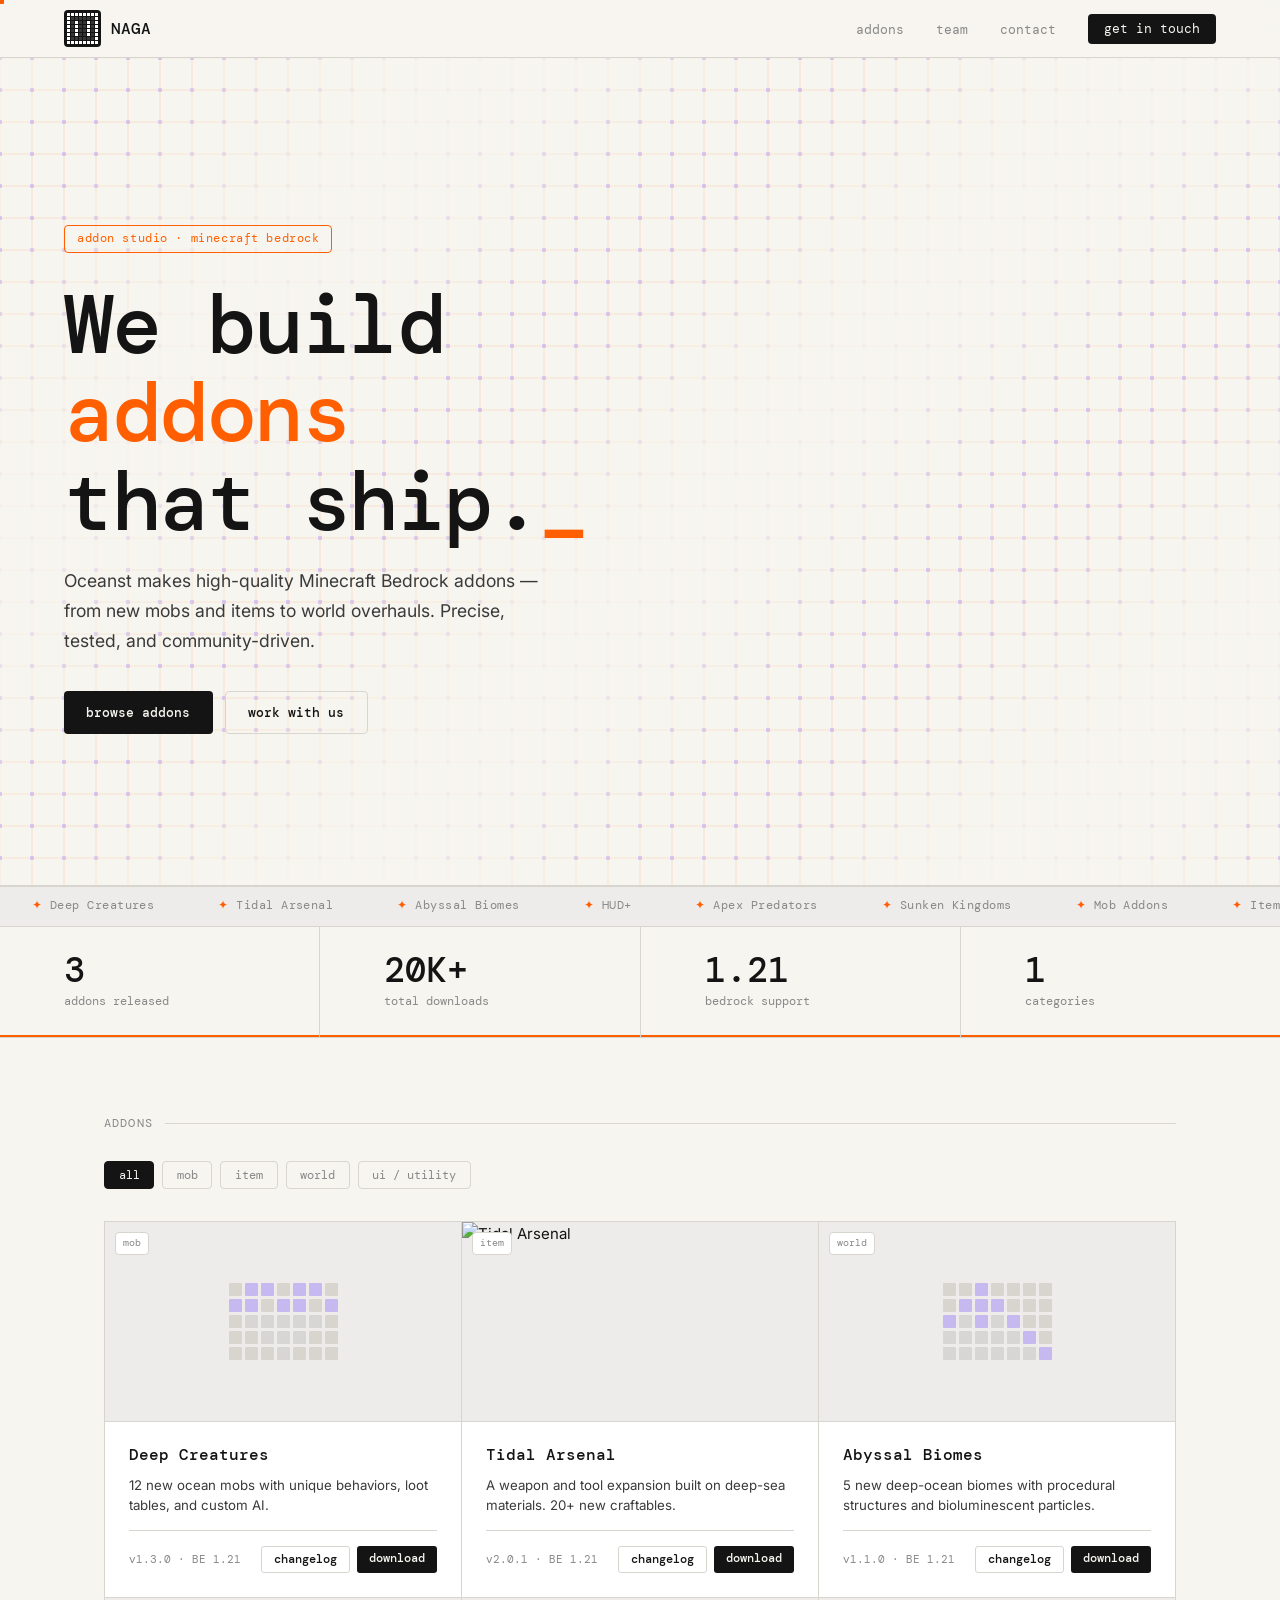
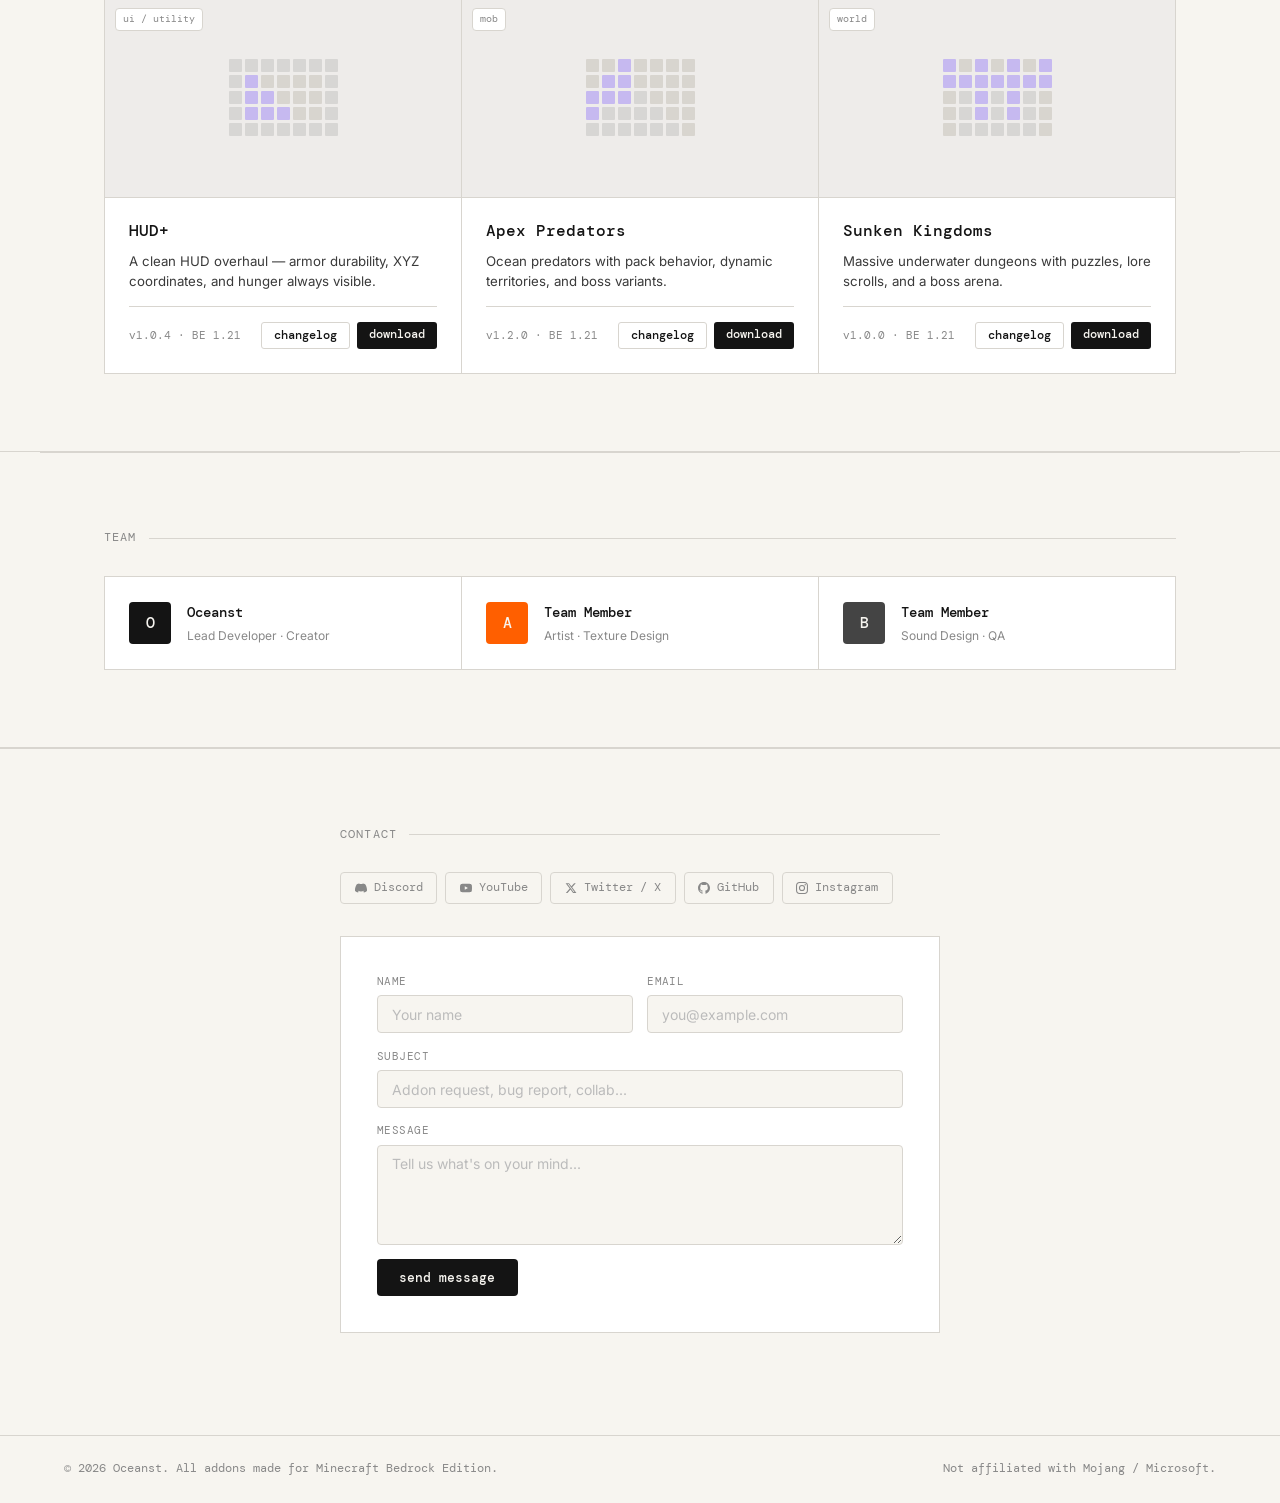
==== commit fe817fe2: "update" ====
--- a/index.html
+++ b/index.html
@@ -5,6 +5,9 @@
   <meta name="viewport" content="width=device-width, initial-scale=1.0"/>
   <title>Oceanst — Addon Studio</title>
   <link href="https://fonts.googleapis.com/css2?family=DM+Mono:ital,wght@0,400;0,500;1,400&family=Inter:wght@400;500;600&display=swap" rel="stylesheet"/>
+  <link rel="preconnect" href="https://fonts.googleapis.com">
+  <link rel="preconnect" href="https://fonts.gstatic.com" crossorigin>
+  <link href="https://fonts.googleapis.com/css2?family=Goldman:wght@400;700&family=Montserrat:ital,wght@0,100..900;1,100..900&display=swap" rel="stylesheet">
   <link rel="stylesheet" href="style.css"/>
 </head>
 <body>
@@ -18,7 +21,7 @@
     <div class="logo-px" id="logoPx">
       <!-- 5x5 pixel O shape, filled programmatically -->
     </div>
-    <span class="logo-name">Oceanst</span>
+    <span class="logo-name">NAGA</span>
   </a>
   <ul class="nav-links">
     <li><a href="#addons">addons</a></li>
--- a/style.css
+++ b/style.css
@@ -8,8 +8,8 @@
       --ink2:    #3A3A3A;
       --muted:   #888;
       --muted2:  #BBB;
-      --violet:  #7C5CFC;
-      --vlight:  rgba(124,92,252,0.08);
+      --violet:  #ff5f00;
+      --vlight:  rgba(255, 94, 0, 0.115);
       --white:   #FFFFFF;
       --border:  #D8D5CF;
       --r:       4px;
@@ -17,9 +17,6 @@
       --sans:    'Inter', sans-serif;
     }
 
-    @media (prefers-reduced-motion: reduce) {
-      *, *::before, *::after { animation-duration: .01ms !important; transition-duration: .01ms !important; }
-    }
 
     html { scroll-behavior: smooth; }
 
@@ -125,7 +122,7 @@
 
     /* animated pixel logomark */
     .logo-px {
-      width: 34px; height: 34px;
+      width: 37px; height: 37px;
       display: grid;
       grid-template-columns: repeat(8,1fr);
       grid-template-rows: repeat(8,1fr);
@@ -137,17 +134,17 @@
     }
 
     .logo-px span {
-      border-radius: 1px;
+      border-radius: 0px;
       background: rgba(247,245,240,0.15);
       transition: background .3s;
     }
 
-    .logo-px span.on { background: var(--violet); }
+    .logo-px span.on { background: #FFFFFF; }
 
     .logo-name {
       font-family: var(--mono);
       font-weight: 500;
-      font-size: 0.95rem;
+      font-size: 1rem;
       letter-spacing: -0.01em;
     }
 
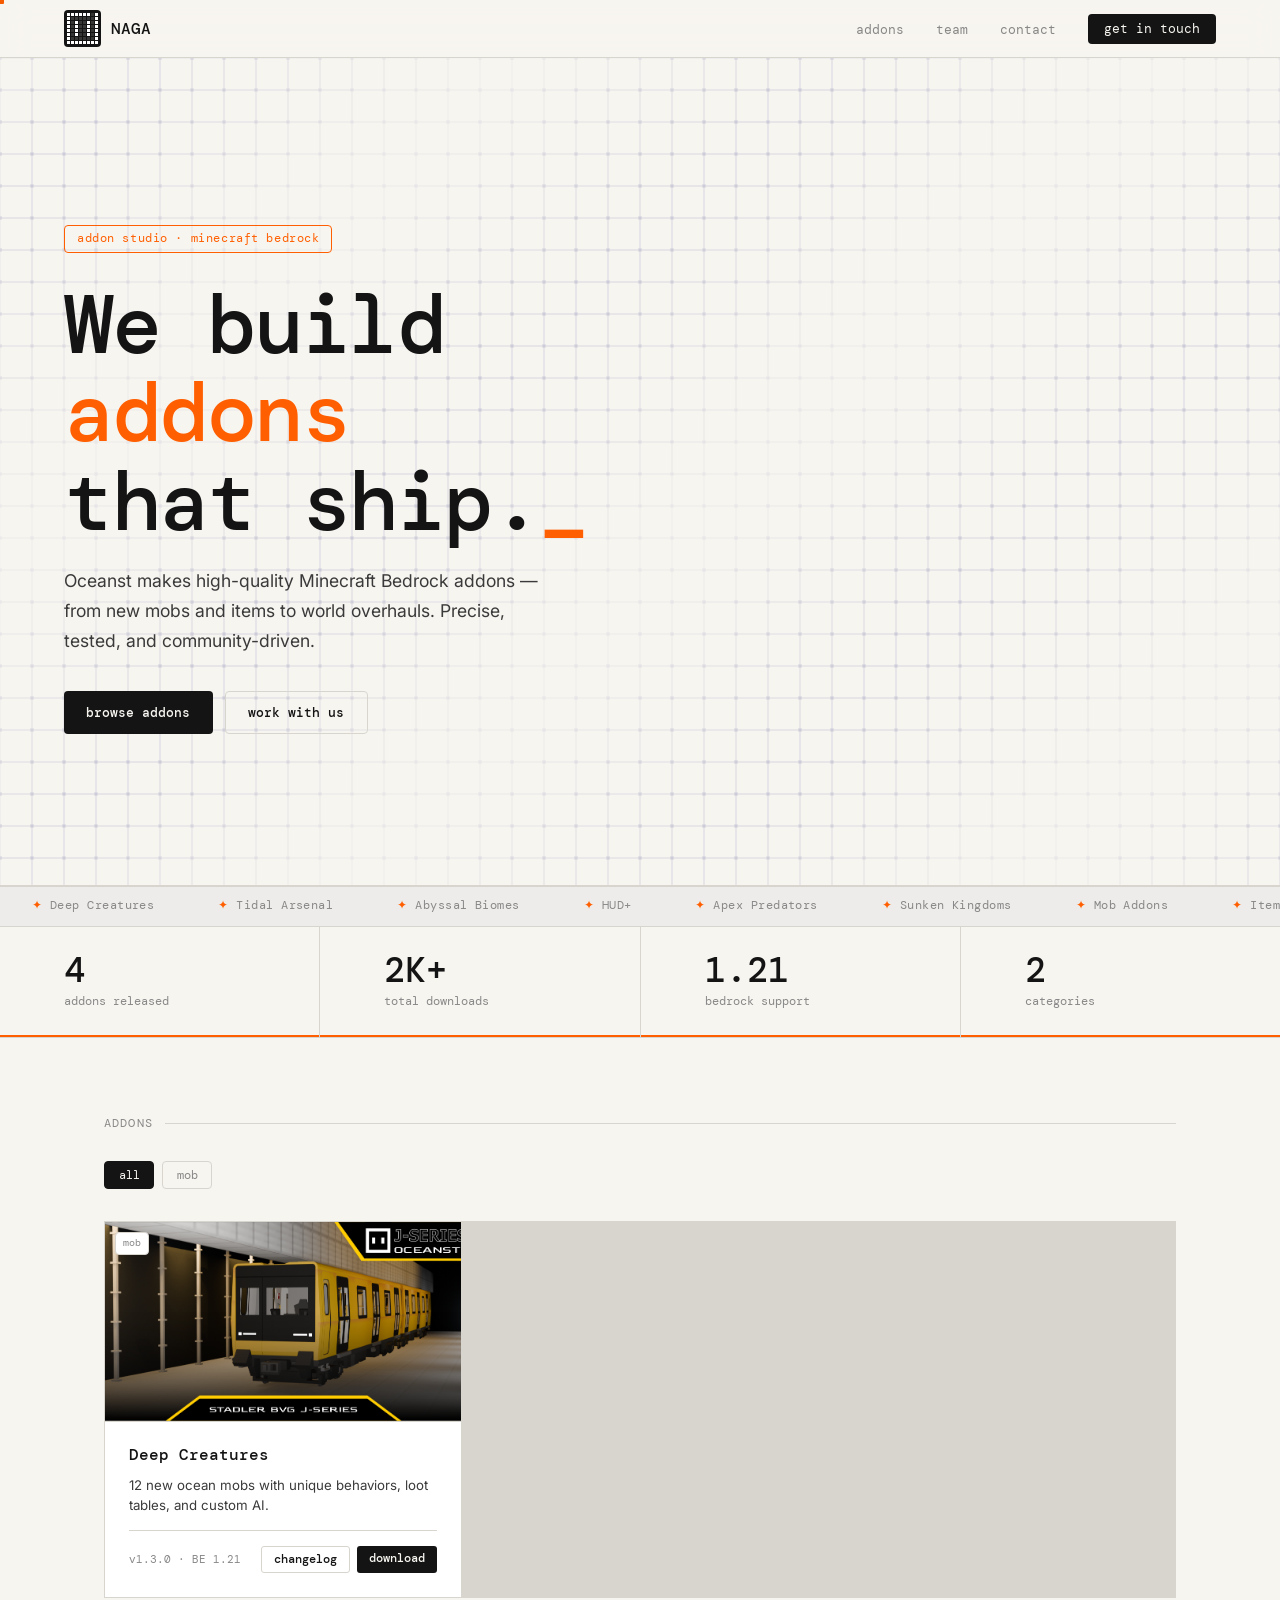
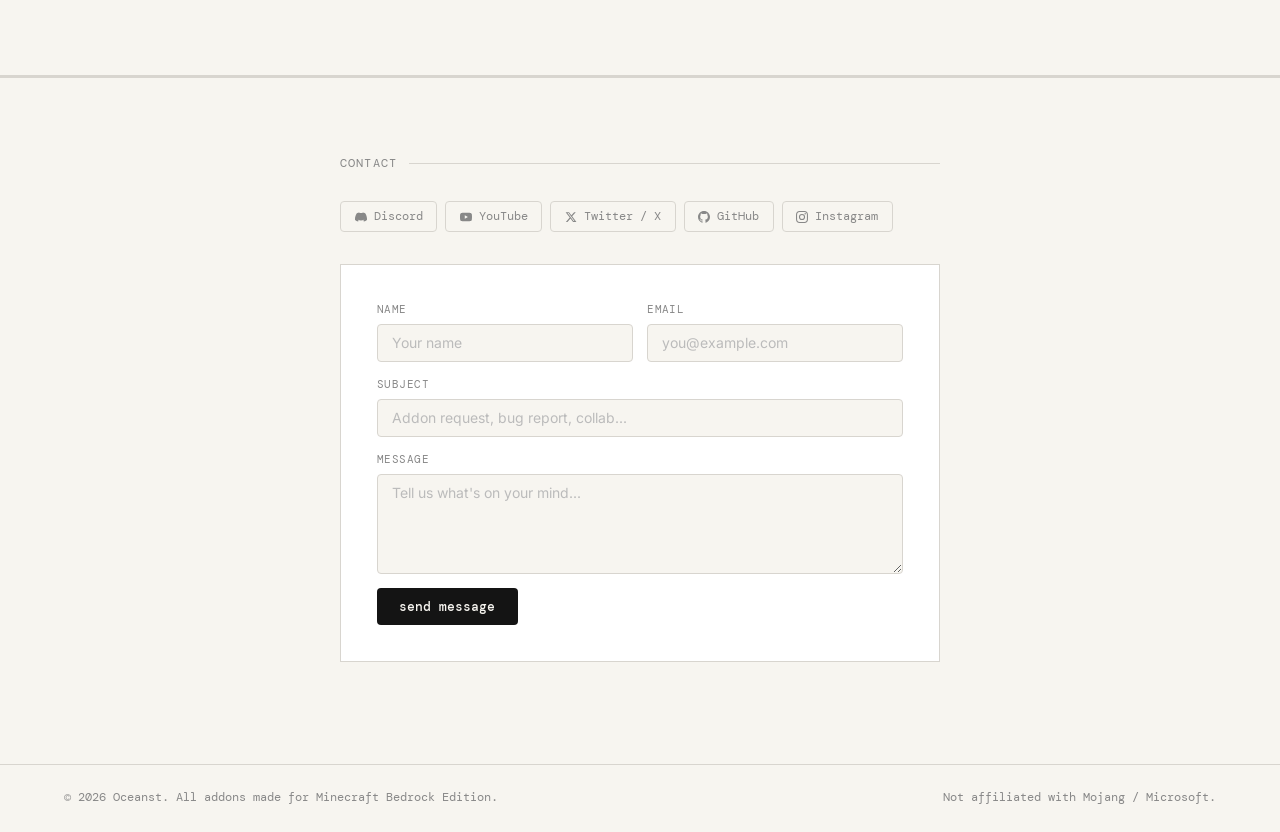
==== commit 7b8539a2: "loading" ====
--- a/index.html
+++ b/index.html
@@ -57,7 +57,7 @@
     <div class="stat-l">addons released</div>
   </div>
   <div class="stat-cell reveal">
-    <div class="stat-n" data-count="50" data-suffix="K+">0</div>
+    <div class="stat-n" data-count="4" data-suffix="K+">0</div>
     <div class="stat-l">total downloads</div>
   </div>
   <div class="stat-cell reveal">
@@ -85,7 +85,7 @@
 
 <hr class="divider"/>
 
-<!-- TEAM -->
+<!-- TEAM 
 <div class="team-wrap" id="team">
   <div class="section-label reveal">team</div>
   <div class="team-grid">
@@ -111,7 +111,7 @@
       </div>
     </div>
   </div>
-</div>
+</div>-->
 
 <hr class="divider"/>
 
--- a/style.css
+++ b/style.css
@@ -139,7 +139,14 @@
       transition: background .3s;
     }
 
-    .logo-px span.on { background: #FFFFFF; }
+    .logo-px span.on { background: #ffffff; }
+    .logo-px span.chase {
+      background:  rgba(247,245,240,0.15);
+
+
+      position: relative;
+      z-index: 2;
+    }
 
     .logo-name {
       font-family: var(--mono);
@@ -746,13 +753,15 @@
     .detail-head { display: flex; gap: 1.5rem; align-items: flex-start; margin-bottom: 1.5rem; }
     .detail-thumb {
       background: var(--ink); border-radius: var(--r);
-      padding: 14px; flex-shrink: 0;
-      width: 96px; height: 96px;
+      padding: 2px; flex-shrink: 0;
+      width: 160px; height: 90px;
+      /* aspect-ratio: 16 / 9; */
       display: flex; align-items: center; justify-content: center;
       overflow: hidden;
     }
     .detail-thumb-img {
       width: 100%; height: 100%;
+      aspect-ratio: 16 / 9;
       object-fit: cover;
       border-radius: calc(var(--r) - 4px);
     }
@@ -768,3 +777,97 @@
     }
     .detail-actions { display: flex; gap: .7rem; margin-top: 1.8rem; }
     .detail-not-found { text-align: center; padding: 6rem 1.5rem; color: var(--muted); }
+    .gallery-slider { margin-top: .2rem; }
+    .gallery-viewer {
+      position: relative;
+      width: 100%;
+      aspect-ratio: 16 / 9;
+      background: var(--bg2);
+      border: 1px solid var(--border);
+      border-radius: var(--r);
+      overflow: hidden;
+      touch-action: pan-y;
+      cursor: grab;
+    }
+    .gallery-viewer:active { cursor: grabbing; }
+    .gallery-track {
+      display: flex;
+      height: 100%;
+      transition: transform .45s cubic-bezier(.22,.68,0,1.01);
+      will-change: transform;
+    }
+    .gallery-slide { flex: 0 0 100%; height: 100%; }
+    .gallery-slide img {
+      width: 100%; height: 100%;
+      object-fit: cover;
+      display: block;
+      pointer-events: none;
+      user-select: none;
+      -webkit-user-drag: none;
+    }
+    .gallery-nav {
+      position: absolute;
+      top: 50%;
+      transform: translateY(-50%);
+      width: 34px; height: 34px;
+      border-radius: 50%;
+      border: 1px solid var(--border);
+      background: rgba(247,245,240,.88);
+      color: var(--ink);
+      font-size: 1.15rem;
+      line-height: 1;
+      display: flex; align-items: center; justify-content: center;
+      cursor: pointer;
+      transition: border-color .15s ease, color .15s ease;
+    }
+    .gallery-nav:hover { border-color: var(--violet); color: var(--violet); }
+    .gallery-nav.prev { left: 10px; }
+    .gallery-nav.next { right: 10px; }
+    .gallery-counter {
+      position: absolute;
+      right: 10px; bottom: 10px;
+      font-family: var(--mono);
+      font-size: .72rem;
+      color: var(--white);
+      background: rgba(20,20,20,.55);
+      padding: .15rem .55rem;
+      border-radius: var(--r);
+      letter-spacing: .02em;
+    }
+    .gallery-counter span:first-child { color: var(--violet); }
+    .gallery-thumbs {
+      display: flex;
+      gap: .5rem;
+      margin-top: .6rem;
+      overflow-x: auto;
+      scrollbar-width: none;
+    }
+    .gallery-thumbs::-webkit-scrollbar { display: none; }
+    .gallery-thumb {
+      flex: 0 0 auto;
+      width: 68px; height: 42px;
+      border-radius: var(--r);
+      overflow: hidden;
+      cursor: pointer;
+      border: 2px solid transparent;
+      opacity: .5;
+      transition: opacity .2s ease, border-color .2s ease;
+    }
+    .gallery-thumb img { width: 100%; height: 100%; object-fit: cover; display: block; }
+    .gallery-thumb.active { opacity: 1; border-color: var(--violet); }
+    .gallery-thumb:hover { opacity: .85; }
+    .detail-tutorial-img:hover { transform: scale(1.03); }
+        .detail-tutorial {
+      display: block;
+      grid-template-columns: repeat(auto-fill, minmax(140px, 1fr));
+      gap: .8rem;
+    }
+    .detail-tutorial-img {
+      width: 80%;
+      aspect-ratio: 16 / 9;
+      object-fit: cover;
+      border-radius: var(--r);
+      cursor: pointer;
+      transition: transform .15s ease;
+    }
+    .detail-tutorial-img:hover { transform: scale(1.03); }
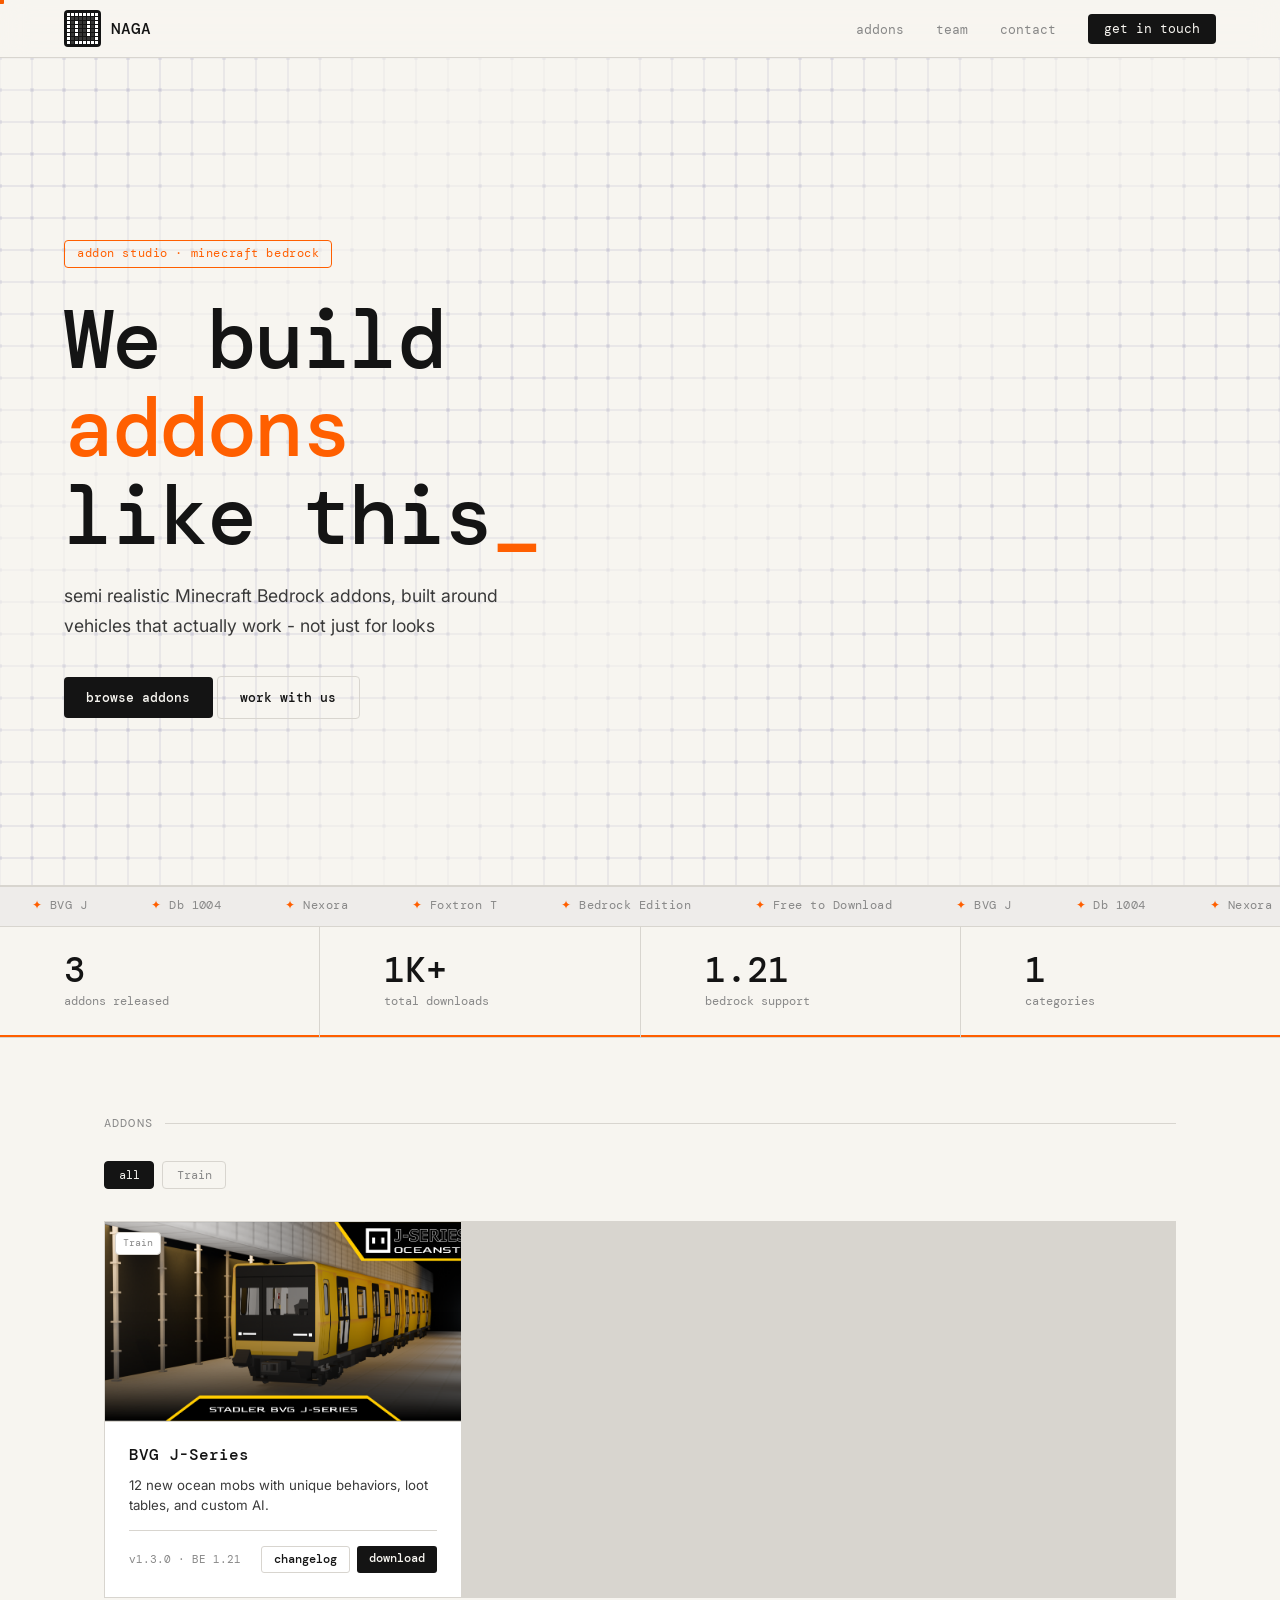
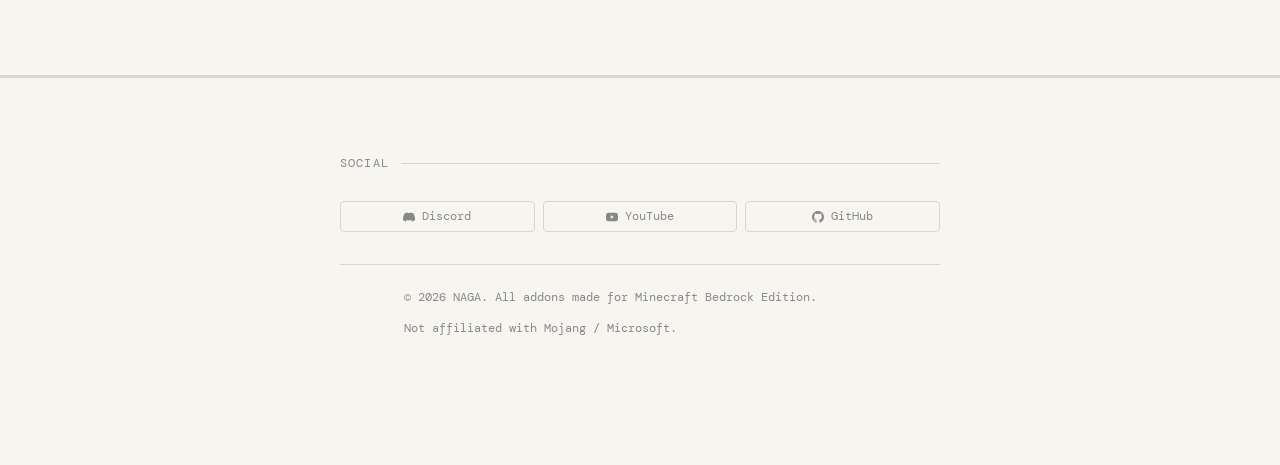
==== commit f3d8259b: "bvg" ====
--- a/index.html
+++ b/index.html
@@ -36,12 +36,12 @@
   <div class="hero-bg"><canvas id="heroCanvas"></canvas></div>
   <div class="hero-inner">
     <div class="hero-tag fade-in">addon studio · minecraft bedrock</div>
-    <h1 class="fade-in">We build<br/><span class="acc">addons</span><br/>that ship.</h1>
-    <p class="fade-in">Oceanst makes high-quality Minecraft Bedrock addons — from new mobs and items to world overhauls. Precise, tested, and community-driven.</p>
-    <div class="hero-actions fade-in">
+    <h1 class="fade-in">We build<br/><span class="acc">addons</span><br/>like this</h1>
+    <p class="fade-in">semi realistic Minecraft Bedrock addons, built around vehicles that actually work - not just for looks</p>
+    <div class="hero-actions fade-in"></div>
       <a href="#addons" class="btn btn-primary">browse addons</a>
       <a href="#contact" class="btn btn-ghost">work with us</a>
-    </div>
+    <!-- </div>Oceanst makes high-quality Minecraft Bedrock addons — from new mobs and items to world overhauls. Precise, tested, and community-driven -->
   </div>
 </section>
 
@@ -118,7 +118,7 @@
 <!-- CONTACT -->
 <div class="contact-wrap" id="contact">
   <div class="contact-inner">
-    <div class="section-label reveal">contact</div>
+    <div class="section-label reveal">social</div>
 
     <div class="socials reveal">
       <a href="#" class="social-link">
@@ -129,21 +129,21 @@
         <svg width="12" height="12" viewBox="0 0 24 24" fill="currentColor"><path d="M23.498 6.186a3.016 3.016 0 0 0-2.122-2.136C19.505 3.545 12 3.545 12 3.545s-7.505 0-9.377.505A3.017 3.017 0 0 0 .502 6.186C0 8.07 0 12 0 12s0 3.93.502 5.814a3.016 3.016 0 0 0 2.122 2.136c1.871.505 9.376.505 9.376.505s7.505 0 9.377-.505a3.015 3.015 0 0 0 2.122-2.136C24 15.93 24 12 24 12s0-3.93-.502-5.814zM9.545 15.568V8.432L15.818 12l-6.273 3.568z"/></svg>
         YouTube
       </a>
-      <a href="#" class="social-link">
+      <!-- <a href="#" class="social-link">
         <svg width="12" height="12" viewBox="0 0 24 24" fill="currentColor"><path d="M18.244 2.25h3.308l-7.227 8.26 8.502 11.24H16.17l-5.214-6.817L4.99 21.75H1.68l7.73-8.835L1.254 2.25H8.08l4.713 6.231zm-1.161 17.52h1.833L7.084 4.126H5.117z"/></svg>
         Twitter / X
-      </a>
+      </a> -->
       <a href="#" class="social-link">
         <svg width="12" height="12" viewBox="0 0 24 24" fill="currentColor"><path d="M12 0C5.374 0 0 5.373 0 12c0 5.302 3.438 9.8 8.207 11.387.599.111.793-.261.793-.577v-2.234c-3.338.726-4.033-1.416-4.033-1.416-.546-1.387-1.333-1.756-1.333-1.756-1.089-.745.083-.729.083-.729 1.205.084 1.839 1.237 1.839 1.237 1.07 1.834 2.807 1.304 3.492.997.107-.775.418-1.305.762-1.604-2.665-.305-5.467-1.334-5.467-5.931 0-1.311.469-2.381 1.236-3.221-.124-.303-.535-1.524.117-3.176 0 0 1.008-.322 3.301 1.23A11.509 11.509 0 0 1 12 5.803c1.02.005 2.047.138 3.006.404 2.291-1.552 3.297-1.23 3.297-1.23.653 1.653.242 2.874.118 3.176.77.84 1.235 1.911 1.235 3.221 0 4.609-2.807 5.624-5.479 5.921.43.372.823 1.102.823 2.222v3.293c0 .319.192.694.801.576C20.566 21.797 24 17.3 24 12c0-6.627-5.373-12-12-12z"/></svg>
         GitHub
       </a>
-      <a href="#" class="social-link">
+      <!-- <a href="#" class="social-link">
         <svg width="12" height="12" viewBox="0 0 24 24" fill="currentColor"><path d="M12 2.163c3.204 0 3.584.012 4.85.07 3.252.148 4.771 1.691 4.919 4.919.058 1.265.069 1.645.069 4.849 0 3.205-.012 3.584-.069 4.849-.149 3.225-1.664 4.771-4.919 4.919-1.266.058-1.644.07-4.85.07-3.204 0-3.584-.012-4.849-.07-3.26-.149-4.771-1.699-4.919-4.92-.058-1.265-.07-1.644-.07-4.849 0-3.204.013-3.583.07-4.849.149-3.227 1.664-4.771 4.919-4.919 1.266-.057 1.645-.069 4.849-.069zM12 0C8.741 0 8.333.014 7.053.072 2.695.272.273 2.69.073 7.052.014 8.333 0 8.741 0 12c0 3.259.014 3.668.072 4.948.2 4.358 2.618 6.78 6.98 6.98C8.333 23.986 8.741 24 12 24c3.259 0 3.668-.014 4.948-.072 4.354-.2 6.782-2.618 6.979-6.98.059-1.28.073-1.689.073-4.948 0-3.259-.014-3.667-.072-4.947-.196-4.354-2.617-6.78-6.979-6.98C15.668.014 15.259 0 12 0zm0 5.838a6.162 6.162 0 1 0 0 12.324 6.162 6.162 0 0 0 0-12.324zM12 16a4 4 0 1 1 0-8 4 4 0 0 1 0 8zm6.406-11.845a1.44 1.44 0 1 0 0 2.881 1.44 1.44 0 0 0 0-2.881z"/></svg>
         Instagram
-      </a>
+      </a> -->
     </div>
 
-    <div class="contact-form reveal">
+    <!-- <div class="contact-form reveal">
       <div class="form-row">
         <div class="field">
           <label>Name</label>
@@ -165,11 +165,11 @@
       <button class="btn btn-primary" style="align-self:flex-start;">send message</button>
     </div>
   </div>
-</div>
+</div> -->
 
 <!-- FOOTER -->
 <footer>
-  <p>© 2026 Oceanst. All addons made for Minecraft Bedrock Edition.</p>
+  <p>© 2026 NAGA. All addons made for Minecraft Bedrock Edition.</p>
   <a href="#">Not affiliated with Mojang / Microsoft.</a>
 </footer>
 
--- a/style.css
+++ b/style.css
@@ -560,13 +560,16 @@
     .contact-wrap {
       border-top: 1px solid var(--border);
       padding: clamp(3rem,6vw,5.5rem) clamp(1.25rem,5vw,4rem) clamp(4rem,8vw,8rem);
+      
     }
 
     .contact-inner { max-width: 600px; margin: 0 auto; }
 
     .socials {
-      display: flex; flex-wrap: wrap; gap: .5rem;
+      display: grid; grid-template-columns: repeat(auto-fit, minmax(120px, 1fr)); gap: .5rem;
       margin: 1.75rem 0 2rem;
+      
+      
     }
 
     .social-link {
@@ -576,6 +579,7 @@
       border: 1px solid var(--border);
       padding: .32rem .85rem; border-radius: var(--r);
       transition: all .15s;
+      align-items: center; justify-content: center;
     }
 
     .social-link:hover { color: var(--ink); border-color: var(--ink); }
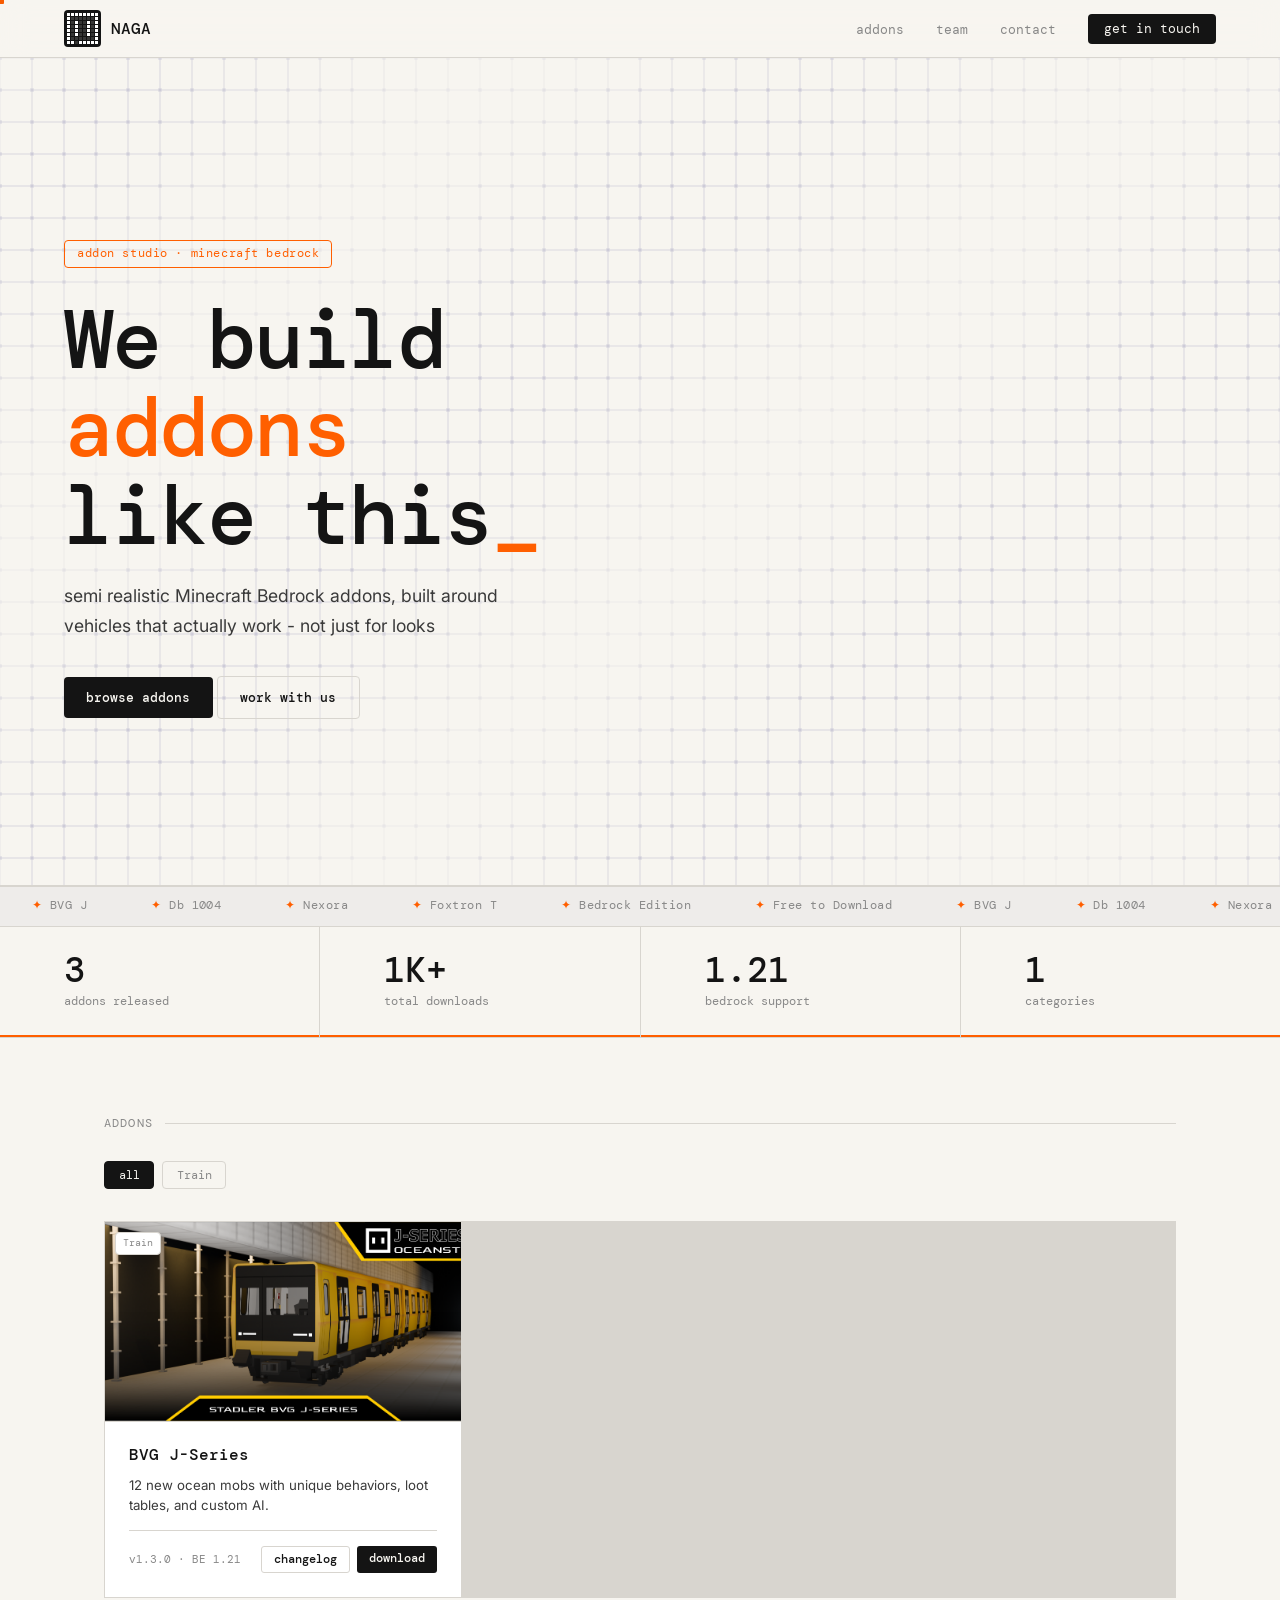
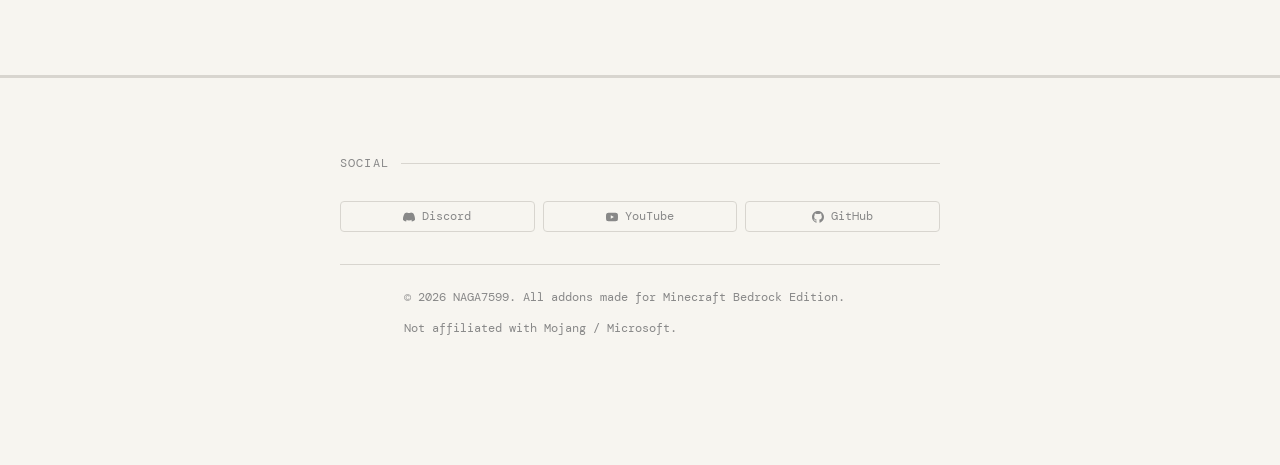
==== commit 1a1d0d8c: "beta" ====
--- a/index.html
+++ b/index.html
@@ -169,7 +169,7 @@
 
 <!-- FOOTER -->
 <footer>
-  <p>© 2026 NAGA. All addons made for Minecraft Bedrock Edition.</p>
+  <p>© 2026 NAGA7599. All addons made for Minecraft Bedrock Edition.</p>
   <a href="#">Not affiliated with Mojang / Microsoft.</a>
 </footer>
 
--- a/style.css
+++ b/style.css
@@ -15,6 +15,23 @@
       --r:       4px;
       --mono:    'DM Mono', monospace;
       --sans:    'Inter', sans-serif;
+    }*, *::before, *::after { box-sizing: border-box; margin: 0; padding: 0; }
+
+    :root {
+      --bg:      #F7F5F0;
+      --bg2:     #EEECEA;
+      --bg3:     #E5E2DC;
+      --ink:     #141414;
+      --ink2:    #3A3A3A;
+      --muted:   #888;
+      --muted2:  #BBB;
+      --violet:  #ff5f00;
+      --vlight:  rgba(255, 94, 0, 0.115);
+      --white:   #FFFFFF;
+      --border:  #D8D5CF;
+      --r:       4px;
+      --mono:    'DM Mono', monospace;
+      --sans:    'Inter', sans-serif;
     }
 
 
@@ -860,6 +877,850 @@
     .gallery-thumb img { width: 100%; height: 100%; object-fit: cover; display: block; }
     .gallery-thumb.active { opacity: 1; border-color: var(--violet); }
     .gallery-thumb:hover { opacity: .85; }
+
+
+    html { scroll-behavior: smooth; }
+
+    body {
+      background: var(--bg);
+      color: var(--ink);
+      font-family: var(--sans);
+      font-size: 15px;
+      line-height: 1.6;
+      overflow-x: hidden;
+      cursor: none;
+    }
+
+    /* ─────────────────────────────
+       CUSTOM CURSOR
+    ───────────────────────────── */
+    #cursor {
+      position: fixed;
+      width: 8px; height: 8px;
+      background: var(--violet);
+      border-radius: 1px;
+      pointer-events: none;
+      z-index: 9999;
+      transform: translate(-50%, -50%);
+      transition: transform .08s, width .2s, height .2s, background .2s;
+      mix-blend-mode: multiply;
+    }
+
+    #cursor.hover {
+      width: 32px; height: 32px;
+      background: var(--violet);
+      opacity: 0.25;
+      border-radius: 2px;
+    }
+
+    @media (hover: none) { #cursor { display: none; } body { cursor: auto; } }
+
+    /* ─────────────────────────────
+       ANIMATED PIXEL GRID HERO BG
+    ───────────────────────────── */
+    .hero-bg {
+      position: absolute;
+      inset: 0;
+      overflow: hidden;
+    }
+
+    .hero-bg canvas {
+      position: absolute;
+      inset: 0;
+      width: 100%; height: 100%;
+      opacity: 0.55;
+    }
+
+    /* ─────────────────────────────
+       PAGE LOAD FADE
+    ───────────────────────────── */
+    .fade-in {
+      opacity: 0;
+      transform: translateY(16px);
+      animation: fadeUp .6s ease forwards;
+    }
+
+    @keyframes fadeUp {
+      to { opacity: 1; transform: translateY(0); }
+    }
+
+    .fade-in:nth-child(1) { animation-delay: .05s; }
+    .fade-in:nth-child(2) { animation-delay: .15s; }
+    .fade-in:nth-child(3) { animation-delay: .25s; }
+    .fade-in:nth-child(4) { animation-delay: .35s; }
+
+    /* scroll reveal */
+    .reveal {
+      opacity: 0;
+      transform: translateY(24px);
+      transition: opacity .55s ease, transform .55s ease;
+    }
+    .reveal.visible {
+      opacity: 1;
+      transform: translateY(0);
+    }
+
+    /* ─────────────────────────────
+       NAV
+    ───────────────────────────── */
+    nav {
+      position: sticky;
+      top: 0; z-index: 100;
+      background: rgba(247,245,240,0.88);
+      backdrop-filter: blur(14px);
+      border-bottom: 1px solid var(--border);
+      display: flex;
+      align-items: center;
+      justify-content: space-between;
+      padding: 0 clamp(1.25rem,5vw,4rem);
+      height: 58px;
+    }
+
+    .nav-logo {
+      display: flex; align-items: center; gap: 10px;
+      text-decoration: none; color: var(--ink);
+    }
+
+    /* animated pixel logomark */
+    .logo-px {
+      width: 37px; height: 37px;
+      display: grid;
+      grid-template-columns: repeat(8,1fr);
+      grid-template-rows: repeat(8,1fr);
+      gap: 1px;
+      padding: 3px;
+      background: var(--ink);
+      border-radius: var(--r);
+      flex-shrink: 0;
+    }
+
+    .logo-px span {
+      border-radius: 0px;
+      background: rgba(247,245,240,0.15);
+      transition: background .3s;
+    }
+
+    .logo-px span.on { background: #ffffff; }
+    .logo-px span.chase {
+      background:  rgba(247,245,240,0.15);
+
+
+      position: relative;
+      z-index: 2;
+    }
+
+    .logo-name {
+      font-family: var(--mono);
+      font-weight: 500;
+      font-size: 1rem;
+      letter-spacing: -0.01em;
+    }
+
+    .nav-links {
+      display: flex; gap: 2rem;
+      list-style: none; align-items: center;
+    }
+
+    .nav-links a {
+      color: var(--muted);
+      text-decoration: none;
+      font-size: 0.82rem;
+      font-family: var(--mono);
+      transition: color .15s;
+    }
+
+    .nav-links a:hover { color: var(--ink); }
+
+    .nav-cta {
+      background: var(--ink) !important;
+      color: var(--bg) !important;
+      padding: .4rem 1rem !important;
+      border-radius: var(--r) !important;
+      transition: background .15s !important;
+    }
+
+    .nav-cta:hover { background: var(--violet) !important; color: #fff !important; }
+
+    @media (max-width: 600px) { .nav-links { display: none; } }
+
+    /* ─────────────────────────────
+       HERO
+    ───────────────────────────── */
+    .hero {
+      position: relative;
+      overflow: hidden;
+      min-height: 92vh;
+      display: flex;
+      align-items: center;
+      border-bottom: 1px solid var(--border);
+      padding: 6rem clamp(1.25rem,5vw,4rem) 5rem;
+    }
+
+    .hero-inner {
+      position: relative; z-index: 1;
+      max-width: 740px;
+    }
+
+    .hero-tag {
+      display: inline-block;
+      font-family: var(--mono);
+      font-size: 0.72rem;
+      color: var(--violet);
+      border: 1px solid var(--violet);
+      padding: .25rem .75rem;
+      border-radius: var(--r);
+      letter-spacing: .05em;
+      margin-bottom: 1.75rem;
+    }
+
+    .hero h1 {
+      font-family: var(--mono);
+      font-size: clamp(2.6rem,7vw,5.2rem);
+      font-weight: 500;
+      line-height: 1.06;
+      letter-spacing: -0.03em;
+      margin-bottom: 1.25rem;
+    }
+
+    /* blinking cursor after h1 */
+    .hero h1::after {
+      content: '_';
+      color: var(--violet);
+      animation: blink 1.1s step-end infinite;
+    }
+
+    @keyframes blink { 0%,100%{opacity:1} 50%{opacity:0} }
+
+    .hero h1 .acc { color: var(--violet); }
+
+    .hero p {
+      font-size: clamp(.95rem,2vw,1.1rem);
+      color: var(--ink2);
+      max-width: 480px;
+      margin-bottom: 2.25rem;
+      line-height: 1.7;
+    }
+
+    .hero-actions {
+      display: flex; gap: .75rem; flex-wrap: wrap;
+    }
+
+    .btn {
+      display: inline-flex; align-items: center; gap: 6px;
+      padding: .62rem 1.4rem;
+      border-radius: var(--r);
+      font-family: var(--mono);
+      font-size: .82rem; font-weight: 500;
+      text-decoration: none; cursor: pointer; border: none;
+      transition: all .15s;
+    }
+
+    .btn-primary { background: var(--ink); color: var(--bg); }
+    .btn-primary:hover { background: var(--violet); }
+
+    .btn-ghost {
+      background: transparent; color: var(--ink);
+      border: 1px solid var(--border);
+    }
+    .btn-ghost:hover { border-color: var(--ink); }
+
+    /* ─────────────────────────────
+       STATS ROW
+    ───────────────────────────── */
+    .stats-row {
+      display: flex; flex-wrap: wrap;
+      border-bottom: 1px solid var(--border);
+    }
+
+    .stat-cell {
+      flex: 1; min-width: 110px;
+      padding: 1.6rem clamp(1.25rem,5vw,4rem);
+      border-right: 1px solid var(--border);
+      position: relative;
+      overflow: hidden;
+    }
+
+    .stat-cell::after {
+      content:'';
+      position: absolute;
+      bottom: 0; left: 0; right: 0;
+      height: 2px;
+      background: var(--violet);
+      transform: scaleX(0);
+      transform-origin: left;
+      transition: transform .4s ease;
+    }
+
+    .stat-cell.visible::after { transform: scaleX(1); }
+    .stat-cell:last-child { border-right: none; }
+
+    .stat-n {
+      font-family: var(--mono);
+      font-size: clamp(1.6rem,4vw,2.2rem);
+      font-weight: 500; color: var(--ink);
+      line-height: 1; margin-bottom: 4px;
+    }
+
+    .stat-l { font-size: .75rem; color: var(--muted); font-family: var(--mono); }
+
+    /* ─────────────────────────────
+       ADDONS SECTION
+    ───────────────────────────── */
+    .addons-wrap {
+      max-width: 1200px;
+      margin: 0 auto;
+      padding: clamp(3rem,6vw,5.5rem) clamp(1.25rem,5vw,4rem);
+    }
+
+    .section-label {
+      font-family: var(--mono);
+      font-size: .72rem; color: var(--muted);
+      letter-spacing: .1em; text-transform: uppercase;
+      margin-bottom: 1.75rem;
+      display: flex; align-items: center; gap: .75rem;
+    }
+
+    .section-label::after {
+      content:''; flex: 1; height: 1px;
+      background: var(--border);
+    }
+
+    /* ─────────────────────────────
+       FILTER PILLS
+    ───────────────────────────── */
+    .filter-bar {
+      display: flex; gap: .5rem;
+      flex-wrap: wrap; margin-bottom: 2rem;
+    }
+
+    .pill {
+      font-family: var(--mono);
+      font-size: .75rem;
+      padding: .32rem .85rem;
+      border-radius: var(--r);
+      border: 1px solid var(--border);
+      background: transparent;
+      color: var(--muted);
+      cursor: pointer;
+      transition: all .18s;
+    }
+
+    .pill:hover { border-color: var(--ink); color: var(--ink); }
+
+    .pill.active {
+      background: var(--ink);
+      border-color: var(--ink);
+      color: var(--bg);
+    }
+
+    /* ─────────────────────────────
+       ADDON GRID + CARDS
+    ───────────────────────────── */
+    .addon-grid {
+      display: grid;
+      grid-template-columns: repeat(auto-fill, minmax(300px,1fr));
+      gap: 1px;
+      background: var(--border);
+      border: 1px solid var(--border);
+    }
+
+    .addon-card {
+      background: var(--white);
+      display: flex; flex-direction: column;
+      position: relative;
+      overflow: hidden;
+      transition: background .15s;
+    }
+
+    .addon-card[data-hidden="true"] { display: none; }
+
+    /* card stagger on appear */
+    .addon-card { opacity: 0; transform: translateY(20px); }
+    .addon-card.card-visible {
+      animation: cardIn .45s ease forwards;
+    }
+
+    @keyframes cardIn {
+      to { opacity: 1; transform: translateY(0); }
+    }
+
+    /* violet accent bar top */
+    .addon-card::before {
+      content: '';
+      position: absolute; top: 0; left: 0; right: 0;
+      height: 2px;
+      background: var(--violet);
+      transform: scaleX(0);
+      transform-origin: left;
+      transition: transform .3s ease;
+      z-index: 2;
+    }
+
+    .addon-card:hover::before { transform: scaleX(1); }
+
+    /* THUMBNAIL */
+    .card-thumb {
+      width: 100%; aspect-ratio: 16/9;
+      background: var(--bg2);
+      position: relative;
+      overflow: hidden;
+      border-bottom: 1px solid var(--border);
+      display: flex; align-items: center; justify-content: center;
+    }
+    .card-thumb-img {
+      width: 100%; height: 100%;
+      object-fit: cover;
+    }
+
+    /* animated pixel art placeholder */
+    .px-art {
+      display: grid;
+      gap: 3px;
+    }
+
+    .px-art .row { display: flex; gap: 3px; }
+
+    .px-art .c {
+      width: 13px; height: 13px;
+      border-radius: 1px;
+      background: var(--border);
+      transition: background .4s;
+    }
+
+    .px-art .c.v { background: rgba(124,92,252,0.35); }
+    .px-art .c.d { background: rgba(20,20,20,0.1); }
+    .px-art .c.h { background: rgba(124,92,252,0.7); }
+
+    .addon-card:hover .px-art .c.v {
+      background: rgba(124,92,252,0.65);
+    }
+
+    .card-cat-tag {
+      position: absolute; top: 10px; left: 10px;
+      font-family: var(--mono);
+      font-size: .65rem;
+      padding: 2px 7px;
+      border-radius: var(--r);
+      background: var(--white);
+      border: 1px solid var(--border);
+      color: var(--muted);
+    }
+
+    /* BODY */
+    .card-body {
+      padding: 1.25rem 1.5rem 1.5rem;
+      display: flex; flex-direction: column; flex: 1;
+    }
+
+    .card-title {
+      font-family: var(--mono);
+      font-size: .98rem; font-weight: 500;
+      margin-bottom: .45rem;
+      color: var(--ink);
+    }
+
+    .card-desc {
+      font-size: .83rem; color: var(--ink2);
+      margin-bottom: .9rem; line-height: 1.55;
+    }
+
+    /* FEATURES — hidden by default, slide-up on hover */
+    .card-features-wrap {
+      overflow: hidden;
+      max-height: 0;
+      transition: max-height .35s ease, opacity .35s ease;
+      opacity: 0;
+    }
+
+    .addon-card:hover .card-features-wrap {
+      max-height: 120px;
+      opacity: 1;
+    }
+
+    .card-features {
+      list-style: none;
+      display: flex; flex-direction: column; gap: 3px;
+      margin-bottom: .9rem;
+    }
+
+    .card-features li {
+      font-size: .76rem; color: var(--muted);
+      display: flex; align-items: flex-start; gap: 7px;
+    }
+
+    .card-features li::before {
+      content: '▪'; color: var(--violet);
+      flex-shrink: 0; font-size: .58rem; margin-top: 3px;
+    }
+
+    .card-footer {
+      display: flex; align-items: center;
+      justify-content: space-between;
+      border-top: 1px solid var(--border);
+      padding-top: .9rem; margin-top: auto; gap: .5rem;
+    }
+
+    .card-ver { font-family: var(--mono); font-size: .68rem; color: var(--muted); }
+
+    .card-btns { display: flex; gap: .45rem; }
+
+    .btn-sm { padding: .28rem .75rem; font-size: .72rem; border-radius: 3px; }
+
+    /* ─────────────────────────────
+       TEAM
+    ───────────────────────────── */
+    .team-wrap {
+      border-top: 1px solid var(--border);
+      max-width: 1200px;
+      margin: 0 auto;
+      padding: clamp(3rem,6vw,5.5rem) clamp(1.25rem,5vw,4rem);
+    }
+
+    .team-grid {
+      display: flex; flex-wrap: wrap;
+      gap: 1px; background: var(--border);
+      border: 1px solid var(--border);
+      margin-top: 1.75rem;
+    }
+
+    .team-card {
+      background: var(--white);
+      padding: 1.5rem;
+      display: flex; align-items: center; gap: 1rem;
+      flex: 1; min-width: 220px;
+      transition: background .15s;
+      position: relative; overflow: hidden;
+    }
+
+    .team-card::after {
+      content: '';
+      position: absolute; bottom: 0; left: 0; right: 0;
+      height: 2px; background: var(--violet);
+      transform: scaleX(0); transform-origin: left;
+      transition: transform .3s ease;
+    }
+
+    .team-card:hover::after { transform: scaleX(1); }
+    .team-card:hover { background: var(--bg); }
+
+    .team-av {
+      width: 42px; height: 42px;
+      background: var(--ink);
+      border-radius: var(--r);
+      display: flex; align-items: center; justify-content: center;
+      font-family: var(--mono); font-size: .95rem; font-weight: 500;
+      color: var(--bg); flex-shrink: 0;
+    }
+
+    .team-name { font-family: var(--mono); font-size: .9rem; font-weight: 500; }
+    .team-role { font-size: .75rem; color: var(--muted); margin-top: 2px; }
+
+    /* ─────────────────────────────
+       CONTACT
+    ───────────────────────────── */
+    .contact-wrap {
+      border-top: 1px solid var(--border);
+      padding: clamp(3rem,6vw,5.5rem) clamp(1.25rem,5vw,4rem) clamp(4rem,8vw,8rem);
+      
+    }
+
+    .contact-inner { max-width: 600px; margin: 0 auto; }
+
+    .socials {
+      display: grid; grid-template-columns: repeat(auto-fit, minmax(120px, 1fr)); gap: .5rem;
+      margin: 1.75rem 0 2rem;
+      
+      
+    }
+
+    .social-link {
+      display: inline-flex; align-items: center; gap: 7px;
+      font-family: var(--mono); font-size: .75rem;
+      color: var(--muted); text-decoration: none;
+      border: 1px solid var(--border);
+      padding: .32rem .85rem; border-radius: var(--r);
+      transition: all .15s;
+      align-items: center; justify-content: center;
+    }
+
+    .social-link:hover { color: var(--ink); border-color: var(--ink); }
+
+    .contact-form {
+      display: flex; flex-direction: column; gap: .9rem;
+      border: 1px solid var(--border);
+      padding: clamp(1.5rem,4vw,2.25rem);
+      background: var(--white);
+    }
+
+    .form-row {
+      display: grid; grid-template-columns: 1fr 1fr; gap: .9rem;
+    }
+
+    @media (max-width:480px) { .form-row { grid-template-columns: 1fr; } }
+
+    .field { display: flex; flex-direction: column; gap: 5px; }
+
+    .field label {
+      font-family: var(--mono); font-size: .68rem;
+      color: var(--muted); letter-spacing: .04em; text-transform: uppercase;
+    }
+
+    .field input, .field textarea {
+      background: var(--bg);
+      border: 1px solid var(--border);
+      border-radius: var(--r);
+      color: var(--ink);
+      font-family: var(--sans); font-size: .875rem;
+      padding: .6rem .875rem;
+      outline: none;
+      transition: border-color .15s;
+    }
+
+    .field input:focus, .field textarea:focus { border-color: var(--violet); }
+    .field textarea { resize: vertical; min-height: 100px; }
+
+    .field input::placeholder, .field textarea::placeholder { color: var(--muted2); }
+
+    /* ─────────────────────────────
+       MODAL
+    ───────────────────────────── */
+    .modal-overlay {
+      display: none; position: fixed; inset: 0;
+      background: rgba(20,20,20,.45);
+      backdrop-filter: blur(4px);
+      z-index: 200;
+      align-items: center; justify-content: center;
+      padding: 1.5rem;
+    }
+
+    .modal-overlay.open { display: flex; }
+
+    .modal {
+      background: var(--white);
+      border: 1px solid var(--border);
+      border-radius: var(--r);
+      padding: 2rem;
+      max-width: 460px; width: 100%;
+      max-height: 80vh; overflow-y: auto;
+      animation: modalIn .25s ease;
+    }
+
+    @keyframes modalIn {
+      from { opacity: 0; transform: scale(.97) translateY(8px); }
+      to   { opacity: 1; transform: scale(1)   translateY(0); }
+    }
+
+    .modal-head {
+      display: flex; align-items: center;
+      justify-content: space-between;
+      margin-bottom: 1.25rem;
+      padding-bottom: .875rem;
+      border-bottom: 1px solid var(--border);
+    }
+
+    .modal-title { font-family: var(--mono); font-size: .9rem; font-weight: 500; }
+
+    .modal-x {
+      background: none; border: none;
+      font-size: 1.1rem; color: var(--muted);
+      cursor: pointer; line-height: 1;
+    }
+
+    .modal-x:hover { color: var(--ink); }
+
+    .cl-entry { margin-bottom: 1.1rem; }
+
+    .cl-ver {
+      font-family: var(--mono); font-size: .75rem;
+      color: var(--violet); margin-bottom: .35rem;
+    }
+
+    .cl-entry ul { list-style: none; display: flex; flex-direction: column; gap: 3px; }
+
+    .cl-entry li {
+      font-size: .82rem; color: var(--ink2);
+      padding-left: 1rem; position: relative;
+    }
+
+    .cl-entry li::before { content: '–'; position: absolute; left: 0; color: var(--muted); }
+
+    /* ─────────────────────────────
+       FOOTER
+    ───────────────────────────── */
+    footer {
+      border-top: 1px solid var(--border);
+      padding: 1.5rem clamp(1.25rem,5vw,4rem);
+      display: flex; align-items: center;
+      justify-content: space-between;
+      flex-wrap: wrap; gap: .75rem;
+    }
+
+    footer p, footer a {
+      font-family: var(--mono); font-size: .72rem;
+      color: var(--muted); text-decoration: none;
+    }
+
+    footer a:hover { color: var(--ink); }
+
+    /* ─────────────────────────────
+       MARQUEE
+    ───────────────────────────── */
+    .marquee-wrap {
+      border-top: 1px solid var(--border);
+      border-bottom: 1px solid var(--border);
+      overflow: hidden;
+      display: flex;
+      background: var(--bg2);
+      padding: .65rem 0;
+    }
+
+    .marquee-track {
+      display: flex;
+      gap: 0;
+      animation: marquee 22s linear infinite;
+      white-space: nowrap;
+    }
+
+    .marquee-track span {
+      font-family: var(--mono);
+      font-size: .72rem;
+      color: var(--muted);
+      padding: 0 2rem;
+      letter-spacing: .04em;
+    }
+
+    .marquee-track span b { color: var(--violet); font-weight: 400; }
+
+    @keyframes marquee {
+      from { transform: translateX(0); }
+      to   { transform: translateX(-50%); }
+    }
+
+    /* ─────────────────────────────
+       MISC
+    ───────────────────────────── */
+    .divider { border: none; border-top: 1px solid var(--border); }
+
+    /* ─────────────────────────────
+       ADDON DETAIL PAGE (addon.html)
+    ───────────────────────────── */
+    .detail-wrap {
+      max-width: 780px;
+      margin: 0 auto;
+      padding: 6rem 1.5rem 5rem;
+    }
+    .detail-back {
+      display: inline-flex; align-items: center; gap: .4rem;
+      font-family: var(--mono); font-size: .8rem; color: var(--muted);
+      text-decoration: none; margin-bottom: 2rem;
+    }
+    .detail-back:hover { color: var(--violet); }
+    .detail-head { display: flex; gap: 1.5rem; align-items: flex-start; margin-bottom: 1.5rem; }
+    .detail-thumb {
+      background: var(--ink); border-radius: var(--r);
+      padding: 2px; flex-shrink: 0;
+      width: 160px; height: 90px;
+      /* aspect-ratio: 16 / 9; */
+      display: flex; align-items: center; justify-content: center;
+      overflow: hidden;
+    }
+    .detail-thumb-img {
+      width: 100%; height: 100%;
+      aspect-ratio: 16 / 9;
+      object-fit: cover;
+      border-radius: calc(var(--r) - 4px);
+    }
+    .detail-thumb .px-art .c { width: 8px; height: 8px; }
+    .detail-thumb .px-art .row { gap: 4px; }
+    .detail-thumb .px-art { display: flex; flex-direction: column; gap: 4px; }
+    .detail-title { font-size: 1.8rem; margin-bottom: .3rem; }
+    .detail-meta { font-family: var(--mono); font-size: .78rem; color: var(--muted); }
+    .detail-desc { font-size: 1rem; line-height: 1.7; color: var(--ink2); margin: 1.5rem 0; }
+    .detail-section-title {
+      font-family: var(--mono); font-size: .75rem; text-transform: uppercase;
+      letter-spacing: .08em; color: var(--muted); margin: 2.2rem 0 .8rem;
+    }
+    .detail-actions { display: flex; gap: .7rem; margin-top: 1.8rem; }
+    .detail-not-found { text-align: center; padding: 6rem 1.5rem; color: var(--muted); }
+    .gallery-slider { margin-top: .2rem; }
+    .gallery-viewer {
+      position: relative;
+      width: 100%;
+      aspect-ratio: 16 / 9;
+      background: var(--bg2);
+      border: 1px solid var(--border);
+      border-radius: var(--r);
+      overflow: hidden;
+      touch-action: pan-y;
+      cursor: grab;
+    }
+    .gallery-viewer:active { cursor: grabbing; }
+    .gallery-track {
+      display: flex;
+      height: 100%;
+      transition: transform .45s cubic-bezier(.22,.68,0,1.01);
+      will-change: transform;
+    }
+    .gallery-slide { flex: 0 0 100%; height: 100%; }
+    .gallery-slide img {
+      width: 100%; height: 100%;
+      object-fit: cover;
+      display: block;
+      pointer-events: none;
+      user-select: none;
+      -webkit-user-drag: none;
+    }
+    .gallery-nav {
+      position: absolute;
+      top: 50%;
+      transform: translateY(-50%);
+      width: 34px; height: 34px;
+      border-radius: 50%;
+      border: 1px solid var(--border);
+      background: rgba(247,245,240,.88);
+      color: var(--ink);
+      font-size: 1.15rem;
+      line-height: 1;
+      display: flex; align-items: center; justify-content: center;
+      cursor: pointer;
+      transition: border-color .15s ease, color .15s ease;
+    }
+    .gallery-nav:hover { border-color: var(--violet); color: var(--violet); }
+    .gallery-nav.prev { left: 10px; }
+    .gallery-nav.next { right: 10px; }
+    .gallery-counter {
+      position: absolute;
+      right: 10px; bottom: 10px;
+      font-family: var(--mono);
+      font-size: .72rem;
+      color: var(--white);
+      background: rgba(20,20,20,.55);
+      padding: .15rem .55rem;
+      border-radius: var(--r);
+      letter-spacing: .02em;
+    }
+    .gallery-counter span:first-child { color: var(--violet); }
+    .gallery-thumbs {
+      display: flex;
+      gap: .5rem;
+      margin-top: .6rem;
+      overflow-x: auto;
+      scrollbar-width: none;
+    }
+    .gallery-thumbs::-webkit-scrollbar { display: none; }
+    .gallery-thumb {
+      flex: 0 0 auto;
+      width: 68px; height: 42px;
+      border-radius: var(--r);
+      overflow: hidden;
+      cursor: pointer;
+      border: 2px solid transparent;
+      opacity: .5;
+      transition: opacity .2s ease, border-color .2s ease;
+    }
+    .gallery-thumb img { width: 100%; height: 100%; object-fit: cover; display: block; }
+    .gallery-thumb.active { opacity: 1; border-color: var(--violet); }
+    .gallery-thumb:hover { opacity: .85; }
     .detail-tutorial-img:hover { transform: scale(1.03); }
         .detail-tutorial {
       display: block;
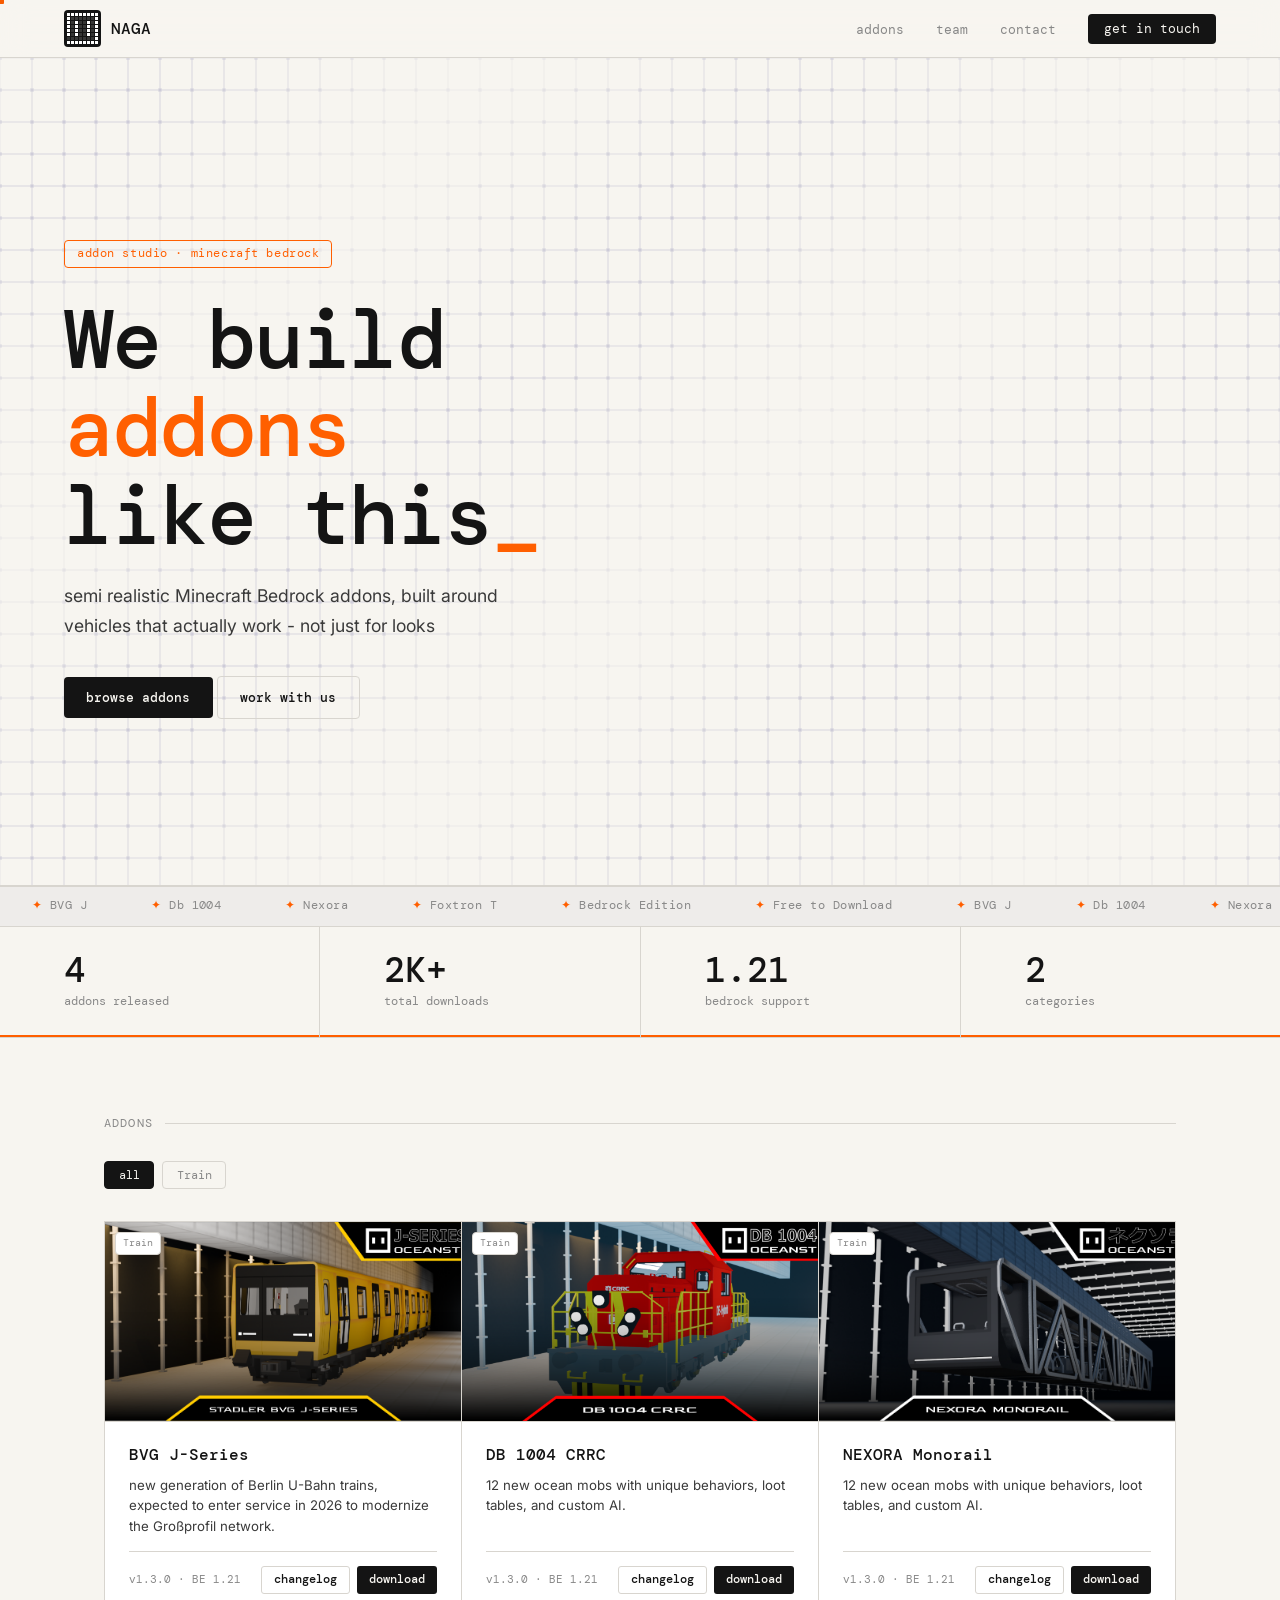
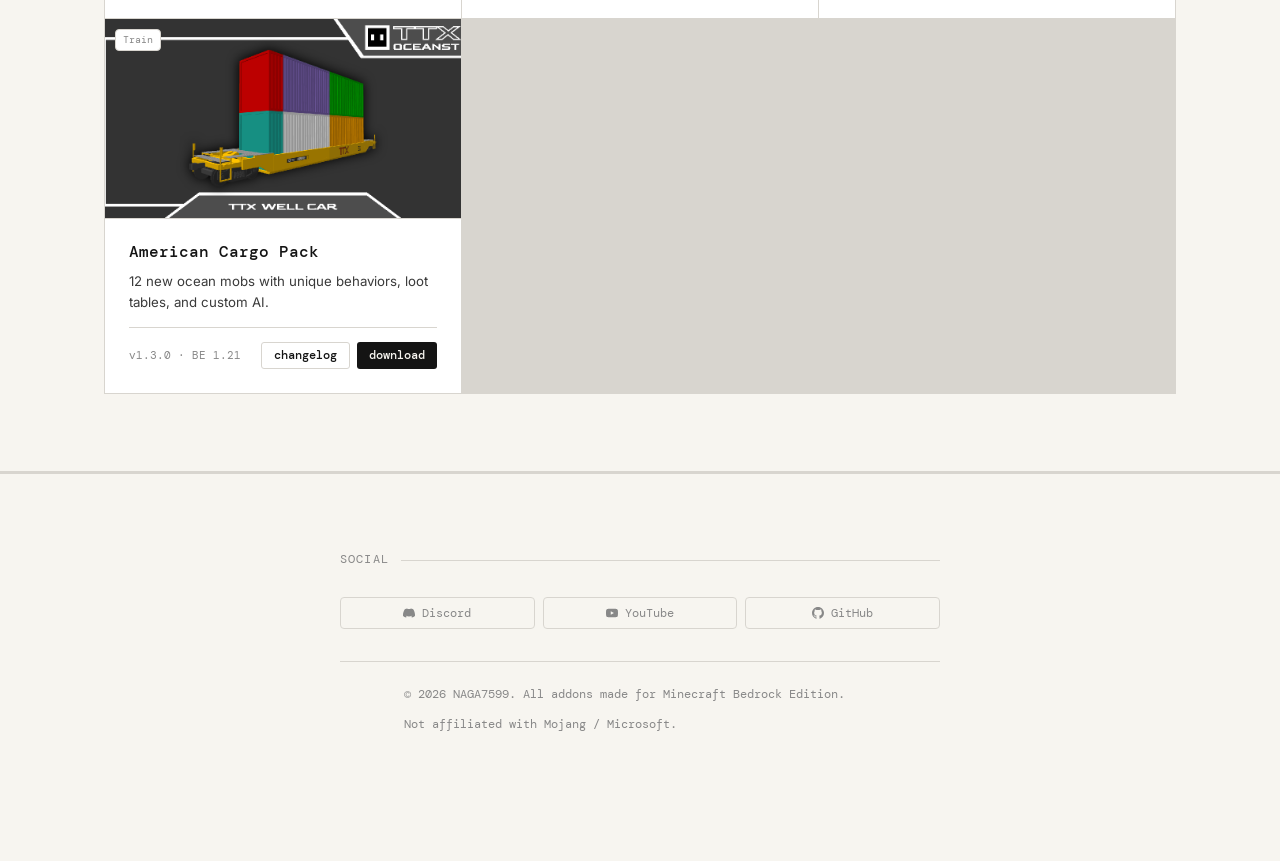
==== commit 0adcf153: "update" ====
--- a/index.html
+++ b/index.html
@@ -3,7 +3,8 @@
 <head>
   <meta charset="UTF-8"/>
   <meta name="viewport" content="width=device-width, initial-scale=1.0"/>
-  <title>Oceanst — Addon Studio</title>
+  <title>NAGA Studio</title>
+  <link rel="icon" type="image/x-icon" href="/images/favicon.png">
   <link href="https://fonts.googleapis.com/css2?family=DM+Mono:ital,wght@0,400;0,500;1,400&family=Inter:wght@400;500;600&display=swap" rel="stylesheet"/>
   <link rel="preconnect" href="https://fonts.googleapis.com">
   <link rel="preconnect" href="https://fonts.gstatic.com" crossorigin>
@@ -92,7 +93,7 @@
     <div class="team-card reveal">
       <div class="team-av">O</div>
       <div>
-        <div class="team-name">Oceanst</div>
+        <div class="team-name">NAGA</div>
         <div class="team-role">Lead Developer · Creator</div>
       </div>
     </div>
--- a/style.css
+++ b/style.css
@@ -522,6 +522,49 @@
 
     .btn-sm { padding: .28rem .75rem; font-size: .72rem; border-radius: 3px; }
 
+    /* ATTENTION — hidden by default, slide-up on hover */
+    .card-attention-wrap {
+      overflow: hidden;
+      max-height: 0;
+      transition: max-height .35s ease, opacity .35s ease;
+      opacity: 0;
+    }
+
+    .addon-card:hover .card-attention-wrap {
+      max-height: 120px;
+      opacity: 1;
+    }
+
+    .card-attention {
+      list-style: none;
+      display: flex; flex-direction: column; gap: 3px;
+      margin-bottom: .9rem;
+    }
+
+    .card-attention li {
+      font-size: .76rem; color: var(--muted);
+      display: flex; align-items: flex-start; gap: 7px;
+    }
+
+    .card-attention li::before {
+      content: '▪'; color: var(--violet);
+      flex-shrink: 0; font-size: .58rem; margin-top: 3px;
+    }
+
+    .card-footer {
+      display: flex; align-items: center;
+      justify-content: space-between;
+      border-top: 1px solid var(--border);
+      padding-top: .9rem; margin-top: auto; gap: .5rem;
+    }
+
+    .card-ver { font-family: var(--mono); font-size: .68rem; color: var(--muted); }
+
+    .card-btns { display: flex; gap: .45rem; }
+
+    .btn-sm { padding: .28rem .75rem; font-size: .72rem; border-radius: 3px; }
+
+
     /* ─────────────────────────────
        TEAM
     ───────────────────────────── */
